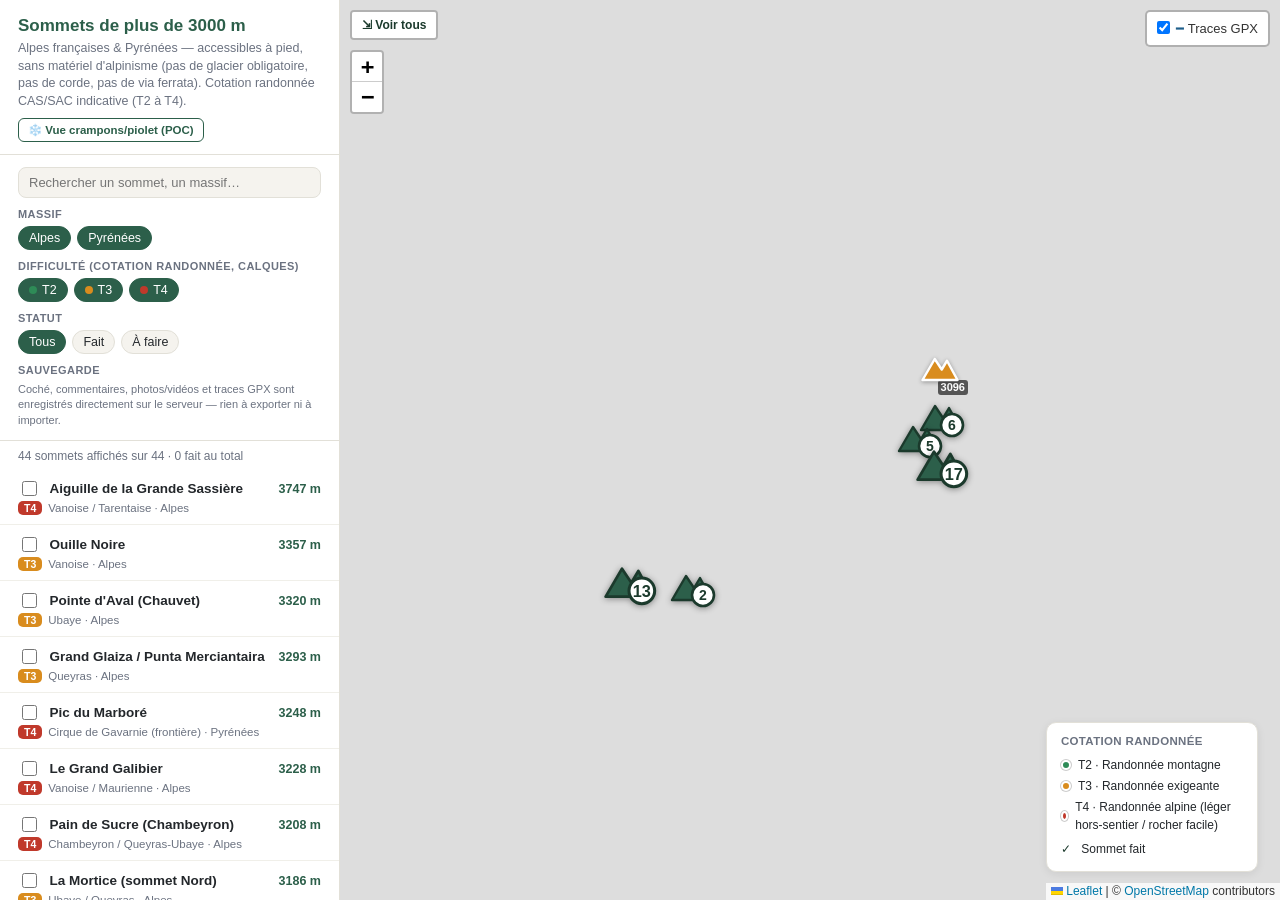
==== static/index.html @ 877943f2 "Découpe app.js en modules ES natifs ; lint ESLint en CI - static/app.js (1 250 lignes, variables glo" ====
<!DOCTYPE html>
<html lang="fr">
<head>
<meta charset="UTF-8">
<meta name="viewport" content="width=device-width, initial-scale=1.0">
<title>Sommets &gt; 3000 m accessibles en randonnée</title>
<link rel="stylesheet" href="vendor/leaflet/leaflet.css" />
<link rel="stylesheet" href="vendor/leaflet.markercluster/MarkerCluster.css" />
<link rel="stylesheet" href="vendor/leaflet.markercluster/MarkerCluster.Default.css" />
<link rel="stylesheet" href="style.css">
</head>
<body>
<div id="app">
  <div id="sidebar">
    <header>
      <h1>Sommets de plus de 3000 m</h1>
      <div class="subtitle">Alpes françaises &amp; Pyrénées &mdash; accessibles à pied, sans matériel d'alpinisme (pas de glacier obligatoire, pas de corde, pas de via ferrata). Cotation randonnée CAS/SAC indicative (T2 à T4).</div>
      <button type="button" id="crampon-view-open" class="crampon-view-open-btn">❄️ Vue crampons/piolet (POC)</button>
    </header>
    <div id="controls">
      <input id="search" type="text" placeholder="Rechercher un sommet, un massif…" />
      <div class="filter-group">
        <div class="label">Massif</div>
        <div class="chips" id="region-chips"></div>
      </div>
      <div class="filter-group">
        <div class="label">Difficulté (cotation randonnée, calques)</div>
        <div class="chips" id="diff-chips"></div>
      </div>
      <div class="filter-group">
        <div class="label">Statut</div>
        <div class="chips" id="status-chips"></div>
      </div>
      <div class="filter-group">
        <div class="label">Sauvegarde</div>
        <div style="font-size:11px;color:var(--muted);line-height:1.4;">Coché, commentaires, photos/vidéos et traces GPX sont enregistrés directement sur le serveur — rien à exporter ni à importer.</div>
      </div>
    </div>
    <div id="count"></div>
    <div id="list"><div id="loading">Chargement de mountains.json…</div></div>
  </div>
  <div id="map">
    <div id="peak-panel" hidden>
      <div id="peak-panel-header">
        <span id="peak-panel-drag-hint">&#10021; Déplacer</span>
        <button type="button" id="peak-panel-close" aria-label="Fermer">&#10005;</button>
      </div>
      <div id="peak-panel-body"></div>
    </div>
  </div>
  <button type="button" id="mobile-list-toggle">📋 Liste</button>
</div>

<div id="photo-lightbox" hidden>
  <button type="button" id="photo-lightbox-close" aria-label="Fermer">&#10005;</button>
  <button type="button" id="photo-lightbox-prev" aria-label="Précédent" hidden>&#10094;</button>
  <div id="photo-lightbox-media"></div>
  <button type="button" id="photo-lightbox-next" aria-label="Suivant" hidden>&#10095;</button>
  <div id="photo-lightbox-counter" hidden></div>
</div>

<!-- Vue "crampons + piolet" (POC local) : ouverte via le bouton dédié dans l'en-tête de la
     barre latérale. Liste les sommets faisables en crampons+piolet à pied (pas de cascade de
     glace, pas de corde) hors de leur fenêtre "randonnée normale", avec le grade alpin quand
     il a pu être confirmé sur camptocamp.org. Données : champ "crampon" des sommets concernés
     dans static/mountains.json. -->
<div id="crampon-view" hidden>
  <div id="crampon-view-header">
    <h2>Sommets accessibles crampons + piolet (hors saison normale)</h2>
    <button type="button" id="crampon-view-close" aria-label="Fermer">&#10005;</button>
  </div>
  <div id="crampon-view-body">
    <p class="crampon-view-intro">
      Marche sur neige avec crampons et piolet uniquement (auto-arrêt, pas de technique de
      glace/cascade, pas de corde) — extension hors saison de la voie normale "randonnée".
      Grade alpin indiqué quand confirmé sur camptocamp.org ; sinon estimé à partir des
      descriptions disponibles (non formellement vérifié, à confirmer avant de partir).
    </p>
    <div id="crampon-table"></div>
    <p class="crampon-view-caveat">
      ⚠️ Écartés de cette liste : les variantes qui nécessitent en réalité une corde ou de
      l'escalade (ex. voie des Corridors au Pic de Campbieil : pentes 60-65°, corde portée ;
      traversée de crête vers le Pic du Milieu : AD-, passage rocher grade II) — ce ne sont
      pas de simples ascensions crampons+piolet.
    </p>
  </div>
</div>

<script src="vendor/leaflet/leaflet.js"></script>
<script src="vendor/leaflet.markercluster/leaflet.markercluster.js"></script>
<script type="module" src="js/main.js"></script>
</body>
</html>
---- static/vendor/leaflet/leaflet.css ----
/* required styles */

.leaflet-pane,
.leaflet-tile,
.leaflet-marker-icon,
.leaflet-marker-shadow,
.leaflet-tile-container,
.leaflet-pane > svg,
.leaflet-pane > canvas,
.leaflet-zoom-box,
.leaflet-image-layer,
.leaflet-layer {
	position: absolute;
	left: 0;
	top: 0;
	}
.leaflet-container {
	overflow: hidden;
	}
.leaflet-tile,
.leaflet-marker-icon,
.leaflet-marker-shadow {
	-webkit-user-select: none;
	   -moz-user-select: none;
	        user-select: none;
	  -webkit-user-drag: none;
	}
/* Prevents IE11 from highlighting tiles in blue */
.leaflet-tile::selection {
	background: transparent;
}
/* Safari renders non-retina tile on retina better with this, but Chrome is worse */
.leaflet-safari .leaflet-tile {
	image-rendering: -webkit-optimize-contrast;
	}
/* hack that prevents hw layers "stretching" when loading new tiles */
.leaflet-safari .leaflet-tile-container {
	width: 1600px;
	height: 1600px;
	-webkit-transform-origin: 0 0;
	}
.leaflet-marker-icon,
.leaflet-marker-shadow {
	display: block;
	}
/* .leaflet-container svg: reset svg max-width decleration shipped in Joomla! (joomla.org) 3.x */
/* .leaflet-container img: map is broken in FF if you have max-width: 100% on tiles */
.leaflet-container .leaflet-overlay-pane svg {
	max-width: none !important;
	max-height: none !important;
	}
.leaflet-container .leaflet-marker-pane img,
.leaflet-container .leaflet-shadow-pane img,
.leaflet-container .leaflet-tile-pane img,
.leaflet-container img.leaflet-image-layer,
.leaflet-container .leaflet-tile {
	max-width: none !important;
	max-height: none !important;
	width: auto;
	padding: 0;
	}

.leaflet-container img.leaflet-tile {
	/* See: https://bugs.chromium.org/p/chromium/issues/detail?id=600120 */
	mix-blend-mode: plus-lighter;
}

.leaflet-container.leaflet-touch-zoom {
	-ms-touch-action: pan-x pan-y;
	touch-action: pan-x pan-y;
	}
.leaflet-container.leaflet-touch-drag {
	-ms-touch-action: pinch-zoom;
	/* Fallback for FF which doesn't support pinch-zoom */
	touch-action: none;
	touch-action: pinch-zoom;
}
.leaflet-container.leaflet-touch-drag.leaflet-touch-zoom {
	-ms-touch-action: none;
	touch-action: none;
}
.leaflet-container {
	-webkit-tap-highlight-color: transparent;
}
.leaflet-container a {
	-webkit-tap-highlight-color: rgba(51, 181, 229, 0.4);
}
.leaflet-tile {
	filter: inherit;
	visibility: hidden;
	}
.leaflet-tile-loaded {
	visibility: inherit;
	}
.leaflet-zoom-box {
	width: 0;
	height: 0;
	-moz-box-sizing: border-box;
	     box-sizing: border-box;
	z-index: 800;
	}
/* workaround for https://bugzilla.mozilla.org/show_bug.cgi?id=888319 */
.leaflet-overlay-pane svg {
	-moz-user-select: none;
	}

.leaflet-pane         { z-index: 400; }

.leaflet-tile-pane    { z-index: 200; }
.leaflet-overlay-pane { z-index: 400; }
.leaflet-shadow-pane  { z-index: 500; }
.leaflet-marker-pane  { z-index: 600; }
.leaflet-tooltip-pane   { z-index: 650; }
.leaflet-popup-pane   { z-index: 700; }

.leaflet-map-pane canvas { z-index: 100; }
.leaflet-map-pane svg    { z-index: 200; }

.leaflet-vml-shape {
	width: 1px;
	height: 1px;
	}
.lvml {
	behavior: url(#default#VML);
	display: inline-block;
	position: absolute;
	}


/* control positioning */

.leaflet-control {
	position: relative;
	z-index: 800;
	pointer-events: visiblePainted; /* IE 9-10 doesn't have auto */
	pointer-events: auto;
	}
.leaflet-top,
.leaflet-bottom {
	position: absolute;
	z-index: 1000;
	pointer-events: none;
	}
.leaflet-top {
	top: 0;
	}
.leaflet-right {
	right: 0;
	}
.leaflet-bottom {
	bottom: 0;
	}
.leaflet-left {
	left: 0;
	}
.leaflet-control {
	float: left;
	clear: both;
	}
.leaflet-right .leaflet-control {
	float: right;
	}
.leaflet-top .leaflet-control {
	margin-top: 10px;
	}
.leaflet-bottom .leaflet-control {
	margin-bottom: 10px;
	}
.leaflet-left .leaflet-control {
	margin-left: 10px;
	}
.leaflet-right .leaflet-control {
	margin-right: 10px;
	}


/* zoom and fade animations */

.leaflet-fade-anim .leaflet-popup {
	opacity: 0;
	-webkit-transition: opacity 0.2s linear;
	   -moz-transition: opacity 0.2s linear;
	        transition: opacity 0.2s linear;
	}
.leaflet-fade-anim .leaflet-map-pane .leaflet-popup {
	opacity: 1;
	}
.leaflet-zoom-animated {
	-webkit-transform-origin: 0 0;
	    -ms-transform-origin: 0 0;
	        transform-origin: 0 0;
	}
svg.leaflet-zoom-animated {
	will-change: transform;
}

.leaflet-zoom-anim .leaflet-zoom-animated {
	-webkit-transition: -webkit-transform 0.25s cubic-bezier(0,0,0.25,1);
	   -moz-transition:    -moz-transform 0.25s cubic-bezier(0,0,0.25,1);
	        transition:         transform 0.25s cubic-bezier(0,0,0.25,1);
	}
.leaflet-zoom-anim .leaflet-tile,
.leaflet-pan-anim .leaflet-tile {
	-webkit-transition: none;
	   -moz-transition: none;
	        transition: none;
	}

.leaflet-zoom-anim .leaflet-zoom-hide {
	visibility: hidden;
	}


/* cursors */

.leaflet-interactive {
	cursor: pointer;
	}
.leaflet-grab {
	cursor: -webkit-grab;
	cursor:    -moz-grab;
	cursor:         grab;
	}
.leaflet-crosshair,
.leaflet-crosshair .leaflet-interactive {
	cursor: crosshair;
	}
.leaflet-popup-pane,
.leaflet-control {
	cursor: auto;
	}
.leaflet-dragging .leaflet-grab,
.leaflet-dragging .leaflet-grab .leaflet-interactive,
.leaflet-dragging .leaflet-marker-draggable {
	cursor: move;
	cursor: -webkit-grabbing;
	cursor:    -moz-grabbing;
	cursor:         grabbing;
	}

/* marker & overlays interactivity */
.leaflet-marker-icon,
.leaflet-marker-shadow,
.leaflet-image-layer,
.leaflet-pane > svg path,
.leaflet-tile-container {
	pointer-events: none;
	}

.leaflet-marker-icon.leaflet-interactive,
.leaflet-image-layer.leaflet-interactive,
.leaflet-pane > svg path.leaflet-interactive,
svg.leaflet-image-layer.leaflet-interactive path {
	pointer-events: visiblePainted; /* IE 9-10 doesn't have auto */
	pointer-events: auto;
	}

/* visual tweaks */

.leaflet-container {
	background: #ddd;
	outline-offset: 1px;
	}
.leaflet-container a {
	color: #0078A8;
	}
.leaflet-zoom-box {
	border: 2px dotted #38f;
	background: rgba(255,255,255,0.5);
	}


/* general typography */
.leaflet-container {
	font-family: "Helvetica Neue", Arial, Helvetica, sans-serif;
	font-size: 12px;
	font-size: 0.75rem;
	line-height: 1.5;
	}


/* general toolbar styles */

.leaflet-bar {
	box-shadow: 0 1px 5px rgba(0,0,0,0.65);
	border-radius: 4px;
	}
.leaflet-bar a {
	background-color: #fff;
	border-bottom: 1px solid #ccc;
	width: 26px;
	height: 26px;
	line-height: 26px;
	display: block;
	text-align: center;
	text-decoration: none;
	color: black;
	}
.leaflet-bar a,
.leaflet-control-layers-toggle {
	background-position: 50% 50%;
	background-repeat: no-repeat;
	display: block;
	}
.leaflet-bar a:hover,
.leaflet-bar a:focus {
	background-color: #f4f4f4;
	}
.leaflet-bar a:first-child {
	border-top-left-radius: 4px;
	border-top-right-radius: 4px;
	}
.leaflet-bar a:last-child {
	border-bottom-left-radius: 4px;
	border-bottom-right-radius: 4px;
	border-bottom: none;
	}
.leaflet-bar a.leaflet-disabled {
	cursor: default;
	background-color: #f4f4f4;
	color: #bbb;
	}

.leaflet-touch .leaflet-bar a {
	width: 30px;
	height: 30px;
	line-height: 30px;
	}
.leaflet-touch .leaflet-bar a:first-child {
	border-top-left-radius: 2px;
	border-top-right-radius: 2px;
	}
.leaflet-touch .leaflet-bar a:last-child {
	border-bottom-left-radius: 2px;
	border-bottom-right-radius: 2px;
	}

/* zoom control */

.leaflet-control-zoom-in,
.leaflet-control-zoom-out {
	font: bold 18px 'Lucida Console', Monaco, monospace;
	text-indent: 1px;
	}

.leaflet-touch .leaflet-control-zoom-in, .leaflet-touch .leaflet-control-zoom-out  {
	font-size: 22px;
	}


/* layers control */

.leaflet-control-layers {
	box-shadow: 0 1px 5px rgba(0,0,0,0.4);
	background: #fff;
	border-radius: 5px;
	}
.leaflet-control-layers-toggle {
	background-image: url(images/layers.png);
	width: 36px;
	height: 36px;
	}
.leaflet-retina .leaflet-control-layers-toggle {
	background-image: url(images/layers-2x.png);
	background-size: 26px 26px;
	}
.leaflet-touch .leaflet-control-layers-toggle {
	width: 44px;
	height: 44px;
	}
.leaflet-control-layers .leaflet-control-layers-list,
.leaflet-control-layers-expanded .leaflet-control-layers-toggle {
	display: none;
	}
.leaflet-control-layers-expanded .leaflet-control-layers-list {
	display: block;
	position: relative;
	}
.leaflet-control-layers-expanded {
	padding: 6px 10px 6px 6px;
	color: #333;
	background: #fff;
	}
.leaflet-control-layers-scrollbar {
	overflow-y: scroll;
	overflow-x: hidden;
	padding-right: 5px;
	}
.leaflet-control-layers-selector {
	margin-top: 2px;
	position: relative;
	top: 1px;
	}
.leaflet-control-layers label {
	display: block;
	font-size: 13px;
	font-size: 1.08333em;
	}
.leaflet-control-layers-separator {
	height: 0;
	border-top: 1px solid #ddd;
	margin: 5px -10px 5px -6px;
	}

/* Default icon URLs */
.leaflet-default-icon-path { /* used only in path-guessing heuristic, see L.Icon.Default */
	background-image: url(images/marker-icon.png);
	}


/* attribution and scale controls */

.leaflet-container .leaflet-control-attribution {
	background: #fff;
	background: rgba(255, 255, 255, 0.8);
	margin: 0;
	}
.leaflet-control-attribution,
.leaflet-control-scale-line {
	padding: 0 5px;
	color: #333;
	line-height: 1.4;
	}
.leaflet-control-attribution a {
	text-decoration: none;
	}
.leaflet-control-attribution a:hover,
.leaflet-control-attribution a:focus {
	text-decoration: underline;
	}
.leaflet-attribution-flag {
	display: inline !important;
	vertical-align: baseline !important;
	width: 1em;
	height: 0.6669em;
	}
.leaflet-left .leaflet-control-scale {
	margin-left: 5px;
	}
.leaflet-bottom .leaflet-control-scale {
	margin-bottom: 5px;
	}
.leaflet-control-scale-line {
	border: 2px solid #777;
	border-top: none;
	line-height: 1.1;
	padding: 2px 5px 1px;
	white-space: nowrap;
	-moz-box-sizing: border-box;
	     box-sizing: border-box;
	background: rgba(255, 255, 255, 0.8);
	text-shadow: 1px 1px #fff;
	}
.leaflet-control-scale-line:not(:first-child) {
	border-top: 2px solid #777;
	border-bottom: none;
	margin-top: -2px;
	}
.leaflet-control-scale-line:not(:first-child):not(:last-child) {
	border-bottom: 2px solid #777;
	}

.leaflet-touch .leaflet-control-attribution,
.leaflet-touch .leaflet-control-layers,
.leaflet-touch .leaflet-bar {
	box-shadow: none;
	}
.leaflet-touch .leaflet-control-layers,
.leaflet-touch .leaflet-bar {
	border: 2px solid rgba(0,0,0,0.2);
	background-clip: padding-box;
	}


/* popup */

.leaflet-popup {
	position: absolute;
	text-align: center;
	margin-bottom: 20px;
	}
.leaflet-popup-content-wrapper {
	padding: 1px;
	text-align: left;
	border-radius: 12px;
	}
.leaflet-popup-content {
	margin: 13px 24px 13px 20px;
	line-height: 1.3;
	font-size: 13px;
	font-size: 1.08333em;
	min-height: 1px;
	}
.leaflet-popup-content p {
	margin: 17px 0;
	margin: 1.3em 0;
	}
.leaflet-popup-tip-container {
	width: 40px;
	height: 20px;
	position: absolute;
	left: 50%;
	margin-top: -1px;
	margin-left: -20px;
	overflow: hidden;
	pointer-events: none;
	}
.leaflet-popup-tip {
	width: 17px;
	height: 17px;
	padding: 1px;

	margin: -10px auto 0;
	pointer-events: auto;

	-webkit-transform: rotate(45deg);
	   -moz-transform: rotate(45deg);
	    -ms-transform: rotate(45deg);
	        transform: rotate(45deg);
	}
.leaflet-popup-content-wrapper,
.leaflet-popup-tip {
	background: white;
	color: #333;
	box-shadow: 0 3px 14px rgba(0,0,0,0.4);
	}
.leaflet-container a.leaflet-popup-close-button {
	position: absolute;
	top: 0;
	right: 0;
	border: none;
	text-align: center;
	width: 24px;
	height: 24px;
	font: 16px/24px Tahoma, Verdana, sans-serif;
	color: #757575;
	text-decoration: none;
	background: transparent;
	}
.leaflet-container a.leaflet-popup-close-button:hover,
.leaflet-container a.leaflet-popup-close-button:focus {
	color: #585858;
	}
.leaflet-popup-scrolled {
	overflow: auto;
	}

.leaflet-oldie .leaflet-popup-content-wrapper {
	-ms-zoom: 1;
	}
.leaflet-oldie .leaflet-popup-tip {
	width: 24px;
	margin: 0 auto;

	-ms-filter: "progid:DXImageTransform.Microsoft.Matrix(M11=0.70710678, M12=0.70710678, M21=-0.70710678, M22=0.70710678)";
	filter: progid:DXImageTransform.Microsoft.Matrix(M11=0.70710678, M12=0.70710678, M21=-0.70710678, M22=0.70710678);
	}

.leaflet-oldie .leaflet-control-zoom,
.leaflet-oldie .leaflet-control-layers,
.leaflet-oldie .leaflet-popup-content-wrapper,
.leaflet-oldie .leaflet-popup-tip {
	border: 1px solid #999;
	}


/* div icon */

.leaflet-div-icon {
	background: #fff;
	border: 1px solid #666;
	}


/* Tooltip */
/* Base styles for the element that has a tooltip */
.leaflet-tooltip {
	position: absolute;
	padding: 6px;
	background-color: #fff;
	border: 1px solid #fff;
	border-radius: 3px;
	color: #222;
	white-space: nowrap;
	-webkit-user-select: none;
	-moz-user-select: none;
	-ms-user-select: none;
	user-select: none;
	pointer-events: none;
	box-shadow: 0 1px 3px rgba(0,0,0,0.4);
	}
.leaflet-tooltip.leaflet-interactive {
	cursor: pointer;
	pointer-events: auto;
	}
.leaflet-tooltip-top:before,
.leaflet-tooltip-bottom:before,
.leaflet-tooltip-left:before,
.leaflet-tooltip-right:before {
	position: absolute;
	pointer-events: none;
	border: 6px solid transparent;
	background: transparent;
	content: "";
	}

/* Directions */

.leaflet-tooltip-bottom {
	margin-top: 6px;
}
.leaflet-tooltip-top {
	margin-top: -6px;
}
.leaflet-tooltip-bottom:before,
.leaflet-tooltip-top:before {
	left: 50%;
	margin-left: -6px;
	}
.leaflet-tooltip-top:before {
	bottom: 0;
	margin-bottom: -12px;
	border-top-color: #fff;
	}
.leaflet-tooltip-bottom:before {
	top: 0;
	margin-top: -12px;
	margin-left: -6px;
	border-bottom-color: #fff;
	}
.leaflet-tooltip-left {
	margin-left: -6px;
}
.leaflet-tooltip-right {
	margin-left: 6px;
}
.leaflet-tooltip-left:before,
.leaflet-tooltip-right:before {
	top: 50%;
	margin-top: -6px;
	}
.leaflet-tooltip-left:before {
	right: 0;
	margin-right: -12px;
	border-left-color: #fff;
	}
.leaflet-tooltip-right:before {
	left: 0;
	margin-left: -12px;
	border-right-color: #fff;
	}

/* Printing */

@media print {
	/* Prevent printers from removing background-images of controls. */
	.leaflet-control {
		-webkit-print-color-adjust: exact;
		print-color-adjust: exact;
		}
	}
---- static/vendor/leaflet.markercluster/MarkerCluster.css ----
.leaflet-cluster-anim .leaflet-marker-icon, .leaflet-cluster-anim .leaflet-marker-shadow {
	-webkit-transition: -webkit-transform 0.3s ease-out, opacity 0.3s ease-in;
	-moz-transition: -moz-transform 0.3s ease-out, opacity 0.3s ease-in;
	-o-transition: -o-transform 0.3s ease-out, opacity 0.3s ease-in;
	transition: transform 0.3s ease-out, opacity 0.3s ease-in;
}

.leaflet-cluster-spider-leg {
	/* stroke-dashoffset (duration and function) should match with leaflet-marker-icon transform in order to track it exactly */
	-webkit-transition: -webkit-stroke-dashoffset 0.3s ease-out, -webkit-stroke-opacity 0.3s ease-in;
	-moz-transition: -moz-stroke-dashoffset 0.3s ease-out, -moz-stroke-opacity 0.3s ease-in;
	-o-transition: -o-stroke-dashoffset 0.3s ease-out, -o-stroke-opacity 0.3s ease-in;
	transition: stroke-dashoffset 0.3s ease-out, stroke-opacity 0.3s ease-in;
}
---- static/vendor/leaflet.markercluster/MarkerCluster.Default.css ----
.marker-cluster-small {
	background-color: rgba(181, 226, 140, 0.6);
	}
.marker-cluster-small div {
	background-color: rgba(110, 204, 57, 0.6);
	}

.marker-cluster-medium {
	background-color: rgba(241, 211, 87, 0.6);
	}
.marker-cluster-medium div {
	background-color: rgba(240, 194, 12, 0.6);
	}

.marker-cluster-large {
	background-color: rgba(253, 156, 115, 0.6);
	}
.marker-cluster-large div {
	background-color: rgba(241, 128, 23, 0.6);
	}

	/* IE 6-8 fallback colors */
.leaflet-oldie .marker-cluster-small {
	background-color: rgb(181, 226, 140);
	}
.leaflet-oldie .marker-cluster-small div {
	background-color: rgb(110, 204, 57);
	}

.leaflet-oldie .marker-cluster-medium {
	background-color: rgb(241, 211, 87);
	}
.leaflet-oldie .marker-cluster-medium div {
	background-color: rgb(240, 194, 12);
	}

.leaflet-oldie .marker-cluster-large {
	background-color: rgb(253, 156, 115);
	}
.leaflet-oldie .marker-cluster-large div {
	background-color: rgb(241, 128, 23);
}

.marker-cluster {
	background-clip: padding-box;
	border-radius: 20px;
	}
.marker-cluster div {
	width: 30px;
	height: 30px;
	margin-left: 5px;
	margin-top: 5px;

	text-align: center;
	border-radius: 15px;
	font: 12px "Helvetica Neue", Arial, Helvetica, sans-serif;
	}
.marker-cluster span {
	line-height: 30px;
	}
---- static/style.css ----
:root {
  --bg: #f5f3ee;
  --panel: #ffffff;
  --text: #23272b;
  --muted: #6b7280;
  --border: #e2e0d8;
  --accent: #2c5f4a;
  --t2: #2e8b57;
  --t3: #d98c1e;
  --t4: #c0392b;
}
* { box-sizing: border-box; }
html, body { height: 100%; margin: 0; font-family: -apple-system, BlinkMacSystemFont, "Segoe UI", Roboto, Helvetica, Arial, sans-serif; color: var(--text); background: var(--bg); }
#app { display: flex; height: 100vh; width: 100vw; }

#sidebar {
  width: 340px;
  min-width: 340px;
  background: var(--panel);
  border-right: 1px solid var(--border);
  display: flex;
  flex-direction: column;
  overflow: hidden;
}
#sidebar header {
  padding: 16px 18px 12px;
  border-bottom: 1px solid var(--border);
}
#sidebar h1 {
  font-size: 17px;
  margin: 0 0 4px;
  color: var(--accent);
}
#sidebar .subtitle {
  font-size: 12.5px;
  color: var(--muted);
  line-height: 1.4;
}
.crampon-view-open-btn {
  margin-top: 8px;
  font-size: 11.5px;
  font-weight: 600;
  color: var(--accent);
  background: none;
  border: 1px solid var(--accent);
  border-radius: 6px;
  padding: 4px 9px;
  cursor: pointer;
}
.crampon-view-open-btn:hover { background: var(--accent); color: #fff; }
#controls {
  padding: 12px 18px;
  border-bottom: 1px solid var(--border);
  display: flex;
  flex-direction: column;
  gap: 10px;
}
.filter-group { display: flex; flex-direction: column; gap: 6px; }
.filter-group .label { font-size: 11px; text-transform: uppercase; letter-spacing: .04em; color: var(--muted); font-weight: 600; }
.chips { display: flex; flex-wrap: wrap; gap: 6px; }
.chip {
  font-size: 12.5px;
  padding: 4px 10px;
  border-radius: 999px;
  border: 1px solid var(--border);
  background: var(--bg);
  cursor: pointer;
  user-select: none;
  display: flex;
  align-items: center;
  gap: 5px;
}
.chip.active { background: var(--accent); color: #fff; border-color: var(--accent); }
.chip .dot { width: 8px; height: 8px; border-radius: 50%; display: inline-block; }
#search {
  width: 100%;
  padding: 7px 10px;
  border-radius: 8px;
  border: 1px solid var(--border);
  font-size: 13px;
  background: var(--bg);
  color: var(--text);
}
#count {
  font-size: 12px;
  color: var(--muted);
  padding: 8px 18px 0;
}
#list {
  flex: 1;
  overflow-y: auto;
  padding: 6px 0 16px;
}
.peak-item {
  padding: 9px 18px;
  cursor: pointer;
  border-bottom: 1px solid #f0efe9;
}
.peak-item:hover { background: #f2f0e8; }
.peak-item .row1 {
  display: flex;
  justify-content: space-between;
  align-items: baseline;
  gap: 8px;
}
.peak-item .name { font-size: 13.5px; font-weight: 600; }
.peak-item .alt { font-size: 12.5px; color: var(--accent); font-weight: 600; white-space: nowrap; }
.peak-item .meta { font-size: 11.5px; color: var(--muted); margin-top: 2px; }
.badge {
  display: inline-block;
  font-size: 10.5px;
  font-weight: 700;
  padding: 1px 6px;
  border-radius: 5px;
  color: #fff;
  margin-right: 6px;
}
.peak-item .done-check {
  margin-right: 8px;
  width: 15px;
  height: 15px;
  cursor: pointer;
  vertical-align: middle;
  accent-color: var(--accent);
}
.peak-item.is-done { background: #f0f6f2; }
.peak-item.is-done .name { color: var(--muted); text-decoration: line-through; }
.pop-done-row { display: flex; align-items: center; gap: 6px; margin-top: 8px; font-size: 12.5px; }
.pop-done-row input { width: 15px; height: 15px; cursor: pointer; accent-color: var(--accent); }
.pop-comment-row { margin-top: 8px; }
.pop-comment-row label { display: block; font-size: 11px; text-transform: uppercase; letter-spacing: .03em; color: var(--muted); font-weight: 600; margin-bottom: 4px; }
.pop-comment-input {
  width: 100%;
  resize: none;
  overflow-y: hidden;
  font: inherit;
  font-size: 12.5px;
  padding: 6px 8px;
  border-radius: 7px;
  border: 1px solid var(--border);
  background: var(--bg);
  color: var(--text);
  box-sizing: border-box;
}
.pop-comment-toggle {
  display: inline-block;
  margin-top: 4px;
  font-size: 11px;
  font-weight: 600;
  color: var(--accent);
  cursor: pointer;
  background: none;
  border: none;
  padding: 0;
}
.pop-comment-toggle:hover { text-decoration: underline; }
.pop-comment-status { font-size: 10.5px; color: var(--muted); margin-top: 3px; min-height: 13px; }
#loading { padding: 24px 18px; color: var(--muted); font-size: 13px; }
#loading.error { color: #c0392b; }

.cotation-detail-toggle {
  display: inline-block;
  margin-top: 8px;
  font-size: 11.5px;
  font-weight: 600;
  color: var(--accent);
  cursor: pointer;
  background: none;
  border: 1px solid var(--accent);
  border-radius: 6px;
  padding: 3px 8px;
}
.cotation-detail-toggle:hover { background: var(--accent); color: #fff; }
.cotation-detail-body {
  display: none;
  margin-top: 8px;
  padding: 8px 9px;
  background: #f5f3ee;
  border-radius: 7px;
  font-size: 11.5px;
  line-height: 1.45;
}
.cotation-detail-body.open { display: block; }
.cotation-detail-body .criteria { color: var(--muted); margin-bottom: 5px; }
.cotation-detail-body .why { color: var(--text); }
.cotation-detail-body .why strong { color: var(--accent); }
.cotation-detail-body .source-link { color: var(--muted); margin-top: 5px; font-size: 11px; }
.cotation-detail-body .source-link a { color: var(--accent); }

.gpx-row { margin-top: 8px; font-size: 12px; }
.gpx-row .gpx-btn {
  font-size: 11.5px;
  font-weight: 600;
  color: var(--accent);
  cursor: pointer;
  background: none;
  border: 1px solid var(--accent);
  border-radius: 6px;
  padding: 3px 8px;
  margin-right: 5px;
  margin-top: 4px;
}
.gpx-row .gpx-btn:hover { background: var(--accent); color: #fff; }
.gpx-row .gpx-btn.danger { border-color: #c0392b; color: #c0392b; }
.gpx-row .gpx-btn.danger:hover { background: #c0392b; color: #fff; }
.gpx-row .gpx-status { color: var(--muted); font-size: 11px; margin-top: 3px; }
.gpx-detail-body {
  display: none;
  margin-top: 8px;
  padding: 8px 9px;
  background: #f5f3ee;
  border-radius: 7px;
  font-size: 11.5px;
}
.gpx-detail-body.open { display: block; }
.gpx-stats { margin-bottom: 6px; }
.gpx-stat-row { display: flex; justify-content: space-between; gap: 10px; padding: 1.5px 0; }
.gpx-stat-row span { color: var(--muted); }
.gpx-stat-row strong { color: var(--text); font-weight: 600; }
.gpx-profile-title { font-size: 10.5px; text-transform: uppercase; letter-spacing: .03em; color: var(--muted); font-weight: 600; margin: 6px 0 3px; }

.photos-row { margin-top: 10px; }
.photos-label { font-size: 10.5px; text-transform: uppercase; letter-spacing: .03em; color: var(--muted); font-weight: 600; margin-bottom: 5px; }
.photos-grid { display: flex; flex-wrap: wrap; gap: 8px; margin-bottom: 6px; }
.photos-thumb {
  position: relative;
  width: 92px;
  height: 92px;
  border-radius: 8px;
  overflow: hidden;
  border: 1px solid var(--border);
  box-shadow: 0 1px 3px rgba(0,0,0,.12);
  transition: transform .15s ease, box-shadow .15s ease;
}
.photos-thumb:hover { transform: scale(1.06); box-shadow: 0 4px 12px rgba(0,0,0,.25); z-index: 1; }
.photos-thumb img, .photos-thumb video { width: 100%; height: 100%; object-fit: cover; display: block; cursor: zoom-in; }
.photos-thumb .photos-play {
  position: absolute;
  inset: 0;
  display: flex;
  align-items: center;
  justify-content: center;
  color: #fff;
  font-size: 20px;
  text-shadow: 0 1px 4px rgba(0,0,0,.7);
  pointer-events: none;
}
.photos-thumb.just-added {
  outline: 3px solid var(--accent);
  outline-offset: 2px;
  animation: photo-pop .5s ease;
}
@keyframes photo-pop {
  from { transform: scale(.8); box-shadow: 0 0 0 rgba(44,95,74,0); }
  60% { transform: scale(1.12); }
  to { transform: scale(1); }
}
.photos-thumb .photo-del {
  position: absolute;
  top: 2px;
  right: 2px;
  background: rgba(0,0,0,.6);
  color: #fff;
  border: none;
  border-radius: 50%;
  width: 18px;
  height: 18px;
  font-size: 11px;
  line-height: 18px;
  text-align: center;
  cursor: pointer;
  padding: 0;
}

#photo-lightbox {
  position: fixed;
  inset: 0;
  z-index: 5000;
  background: rgba(0,0,0,.8);
  display: flex;
  align-items: center;
  justify-content: center;
  padding: 24px;
  box-sizing: border-box;
}
#photo-lightbox[hidden] { display: none; }
#photo-lightbox-media { max-width: 100%; max-height: 100%; display: flex; }
#photo-lightbox-media img, #photo-lightbox-media video {
  max-width: 100%;
  max-height: 85vh;
  border-radius: 8px;
  box-shadow: 0 10px 40px rgba(0,0,0,.5);
  display: block;
}
#photo-lightbox-close, #photo-lightbox-prev, #photo-lightbox-next {
  background: rgba(255,255,255,.15);
  color: #fff;
  border: none;
  border-radius: 50%;
  cursor: pointer;
}
#photo-lightbox-close:hover, #photo-lightbox-prev:hover, #photo-lightbox-next:hover { background: rgba(255,255,255,.3); }
#photo-lightbox-close {
  position: absolute;
  top: 16px;
  right: 20px;
  width: 34px;
  height: 34px;
  font-size: 17px;
}
#photo-lightbox-prev, #photo-lightbox-next {
  position: absolute;
  top: 50%;
  transform: translateY(-50%);
  width: 42px;
  height: 42px;
  font-size: 18px;
}
#photo-lightbox-prev { left: 16px; }
#photo-lightbox-next { right: 16px; }
#photo-lightbox-prev[hidden], #photo-lightbox-next[hidden] { display: none; }
#photo-lightbox-counter {
  position: absolute;
  bottom: 16px;
  left: 50%;
  transform: translateX(-50%);
  background: rgba(0,0,0,.5);
  color: #fff;
  font-size: 12px;
  padding: 3px 10px;
  border-radius: 999px;
}
#photo-lightbox-counter[hidden] { display: none; }

#map { flex: 1; height: 100%; position: relative; }

/* Panneau de détail d'un sommet : flottant au-dessus de la carte, indépendant du
   déplacement de la carte (pas ancré à une position géographique) et déplaçable
   à la souris/au doigt via son en-tête. */
#peak-panel {
  position: absolute;
  left: 12px;
  top: 12px;
  z-index: 1001;
  width: 280px;
  max-width: calc(100% - 20px);
  max-height: calc(100% - 20px);
  background: var(--panel);
  border: 1px solid var(--border);
  border-radius: 10px;
  box-shadow: 0 6px 20px rgba(0,0,0,.18);
  display: flex;
  flex-direction: column;
  overflow: hidden;
}
#peak-panel[hidden] { display: none; }
#peak-panel-header {
  display: flex;
  align-items: center;
  justify-content: space-between;
  gap: 8px;
  padding: 6px 10px;
  background: var(--accent);
  color: #fff;
  cursor: grab;
  user-select: none;
  touch-action: none;
  flex: none;
}
#peak-panel-header.dragging { cursor: grabbing; }
#peak-panel-drag-hint { font-size: 11.5px; opacity: .85; letter-spacing: .02em; }
#peak-panel-close {
  background: none;
  border: none;
  color: #fff;
  font-size: 15px;
  line-height: 1;
  cursor: pointer;
  padding: 2px 5px;
  border-radius: 4px;
}
#peak-panel-close:hover { background: rgba(255,255,255,.2); }
#peak-panel-body {
  padding: 10px 12px;
  overflow-y: auto;
  flex: 1;
  min-height: 0;
  font-size: 13px;
}
#peak-panel-body h3 { margin: 0 0 4px; font-size: 14.5px; color: var(--accent); }
#peak-panel-body .pop-meta { color: var(--muted); font-size: 12px; margin-bottom: 6px; }
#peak-panel-body .pop-notes { font-size: 12.5px; line-height: 1.4; }
#peak-panel-body .pop-source { font-size: 10.5px; color: var(--muted); margin-top: 6px; }

/* Vue "crampons + piolet" — voir commentaire HTML ci-dessus, ouverte via le bouton dédié
   dans l'en-tête de la barre latérale (le raccourci Ctrl+Alt+C entrait en conflit avec un
   raccourci navigateur/OS chez l'utilisateur, d'où le bouton visible). */
#crampon-view {
  position: fixed;
  inset: 0;
  z-index: 6000;
  background: var(--bg);
  display: flex;
  flex-direction: column;
  overflow: hidden;
}
#crampon-view[hidden] { display: none; }
#crampon-view-header {
  display: flex;
  align-items: center;
  justify-content: space-between;
  gap: 12px;
  padding: 16px 22px;
  background: var(--accent);
  color: #fff;
  flex: none;
}
#crampon-view-header h2 { margin: 0; font-size: 16px; font-weight: 700; }
#crampon-view-close {
  background: none;
  border: 1px solid rgba(255,255,255,.6);
  color: #fff;
  border-radius: 6px;
  font-size: 15px;
  padding: 4px 10px;
  cursor: pointer;
}
#crampon-view-close:hover { background: rgba(255,255,255,.15); }
#crampon-view-body { padding: 18px 22px; overflow-y: auto; flex: 1; max-width: 900px; margin: 0 auto; width: 100%; box-sizing: border-box; }
.crampon-view-intro { font-size: 13px; color: var(--muted); line-height: 1.5; margin: 0 0 16px; }
.crampon-view-caveat { font-size: 12px; color: var(--muted); line-height: 1.5; margin-top: 16px; padding: 10px 12px; background: var(--panel); border: 1px solid var(--border); border-radius: 8px; }
#crampon-table { display: flex; flex-direction: column; gap: 8px; }
.crampon-row {
  display: grid;
  grid-template-columns: 1.6fr .7fr .9fr 2fr;
  gap: 10px;
  align-items: start;
  padding: 10px 12px;
  background: var(--panel);
  border: 1px solid var(--border);
  border-radius: 8px;
  font-size: 12.5px;
}
.crampon-row.head { background: transparent; border: none; font-weight: 700; color: var(--muted); font-size: 11px; text-transform: uppercase; letter-spacing: .03em; padding: 0 12px; }
.crampon-row .name { font-weight: 600; }
.crampon-row .grade { font-weight: 700; }
.crampon-row .grade.confirmed { color: var(--accent); }
.crampon-row .grade.estimated { color: #9a7b1f; }
.crampon-row .note { color: var(--muted); line-height: 1.4; }
@media (max-width: 760px) {
  .crampon-row, .crampon-row.head { grid-template-columns: 1fr; }
}

/* Marqueurs "montagne" (remplacent les ronds de couleur) + bulles de cluster — voir
   makeIcon()/clusterIcon() dans app.js. */
.peak-icon-wrap { position: relative; width: 34px; height: 36px; }
.peak-icon-svg { position: absolute; top: 0; left: 2px; width: 30px; height: 30px; filter: drop-shadow(0 1px 2px rgba(0,0,0,.35)); }
.peak-icon-check {
  position: absolute;
  top: -2px;
  left: -2px;
  width: 13px;
  height: 13px;
  border-radius: 50%;
  background: #1b3a2c;
  display: flex;
  align-items: center;
  justify-content: center;
  box-shadow: 0 0 0 1.5px #fff;
  color: #fff;
  font-size: 9px;
  font-weight: 900;
  line-height: 1;
}
.peak-icon-alt {
  position: absolute;
  bottom: 0;
  right: -4px;
  font-size: 8px;
  font-weight: 700;
  color: #fff;
  background: rgba(20,20,20,.68);
  padding: 0 3px;
  border-radius: 3px;
  line-height: 1.4;
  white-space: nowrap;
}

/* Bouton "Voir tous" (éclate tous les agglomérats en sommets individuels) — contrôle Leaflet
   avec du texte, donc plus large que les boutons carrés par défaut (zoom, etc.). */
.separate-all-control a {
  width: auto !important;
  height: auto !important;
  line-height: normal !important;
  padding: 6px 10px;
  font-size: 12px;
  font-weight: 600;
  white-space: nowrap;
  color: #1b3a2c;
}

#legend {
  position: absolute;
  bottom: 18px;
  right: 12px;
  background: var(--panel);
  border: 1px solid var(--border);
  border-radius: 10px;
  padding: 10px 14px;
  font-size: 12px;
  box-shadow: 0 2px 8px rgba(0,0,0,.08);
  z-index: 500;
}
.legend-title { font-weight: 700; margin-bottom: 6px; font-size: 11.5px; text-transform: uppercase; letter-spacing: .03em; color: var(--muted); }
.legend-row { display: flex; align-items: center; gap: 7px; margin-bottom: 3px; }
.legend-dot { width: 10px; height: 10px; border-radius: 50%; display: inline-block; border: 2px solid #fff; box-shadow: 0 0 0 1px rgba(0,0,0,.2); }

@media (max-width: 760px) {
  /* Contrôle séparé masqué sur mobile : son contenu est fusionné dans le panneau du
     sélecteur de calques (une seule flèche, voir .legend-in-layers plus bas). */
  #legend { display: none; }
}

#mobile-list-toggle { display: none; }

@media (max-width: 760px) {
  /* Rien que la carte par défaut : la barre latérale (recherche/filtres/liste) reste
     entièrement masquée tant qu'on n'a pas tapé sur "Liste" (plein écran, option b).
     Les calques (T2/T3/T4, GPX) restent accessibles indépendamment via le petit bouton
     flèche en haut à gauche, qui replie/déplie le sélecteur de calques Leaflet natif. */
  #app { flex-direction: column; }
  #map { width: 100%; height: 100%; }

  #sidebar { display: none; }
  #app.mobile-list-open #sidebar {
    display: flex;
    position: fixed;
    inset: 0;
    z-index: 950;
    width: auto;
    height: auto;
    border: none;
    border-radius: 0;
    background: var(--panel);
  }
  #app.mobile-list-open #controls { max-height: 42vh; overflow-y: auto; }

  #mobile-list-toggle {
    display: block;
    position: fixed;
    bottom: 18px;
    right: 16px;
    z-index: 960;
    background: var(--accent);
    color: #fff;
    border: none;
    border-radius: 999px;
    padding: 10px 18px;
    font-size: 13px;
    font-weight: 600;
    box-shadow: 0 3px 12px rgba(0,0,0,.28);
    cursor: pointer;
  }

  /* Sélecteur de calques Leaflet natif (T2/T3/T4 + GPX) : sur mobile il est créé avec
     collapsed:true (voir startsMobile dans app.js) — Leaflet gère alors lui-même le repli/
     dépli (tap pour ouvrir, tap sur la carte pour refermer). On stylise juste son icône
     native (par défaut une image de calques) pour afficher une flèche vers le bas. */
  .leaflet-control-layers-toggle {
    width: 34px !important;
    height: 34px !important;
    background-image: none !important;
    background: var(--accent);
    border-radius: 4px;
    display: flex;
    align-items: center;
    justify-content: center;
  }
  .leaflet-control-layers-toggle::before {
    content: '▼';
    color: #fff;
    font-size: 13px;
  }
  .leaflet-control-layers-expanded {
    position: relative;
    border-radius: 8px;
    box-shadow: 0 4px 14px rgba(0,0,0,.2);
    padding-top: 24px; /* place pour le bouton fermer */
    max-width: 220px;
  }
  /* Bouton "fermer" ajouté en JS (setupMobileLayersPanel) : Leaflet masque son propre bouton
     flèche une fois le panneau déplié, sans laisser d'autre moyen visible de le refermer que
     de taper ailleurs sur la carte — on ajoute donc notre propre affordance explicite. */
  .leaflet-control-layers-close {
    display: none;
    position: absolute;
    top: 4px;
    right: 6px;
    background: none;
    border: none;
    font-size: 13px;
    color: var(--muted);
    cursor: pointer;
    line-height: 1;
    padding: 3px;
  }
  .leaflet-control-layers-expanded .leaflet-control-layers-close { display: block; }
  /* Légende fusionnée ici (une seule flèche sur mobile plutôt que deux contrôles séparés). */
  .legend-in-layers {
    margin-top: 8px;
    padding-top: 8px;
    border-top: 1px solid var(--border);
  }
}
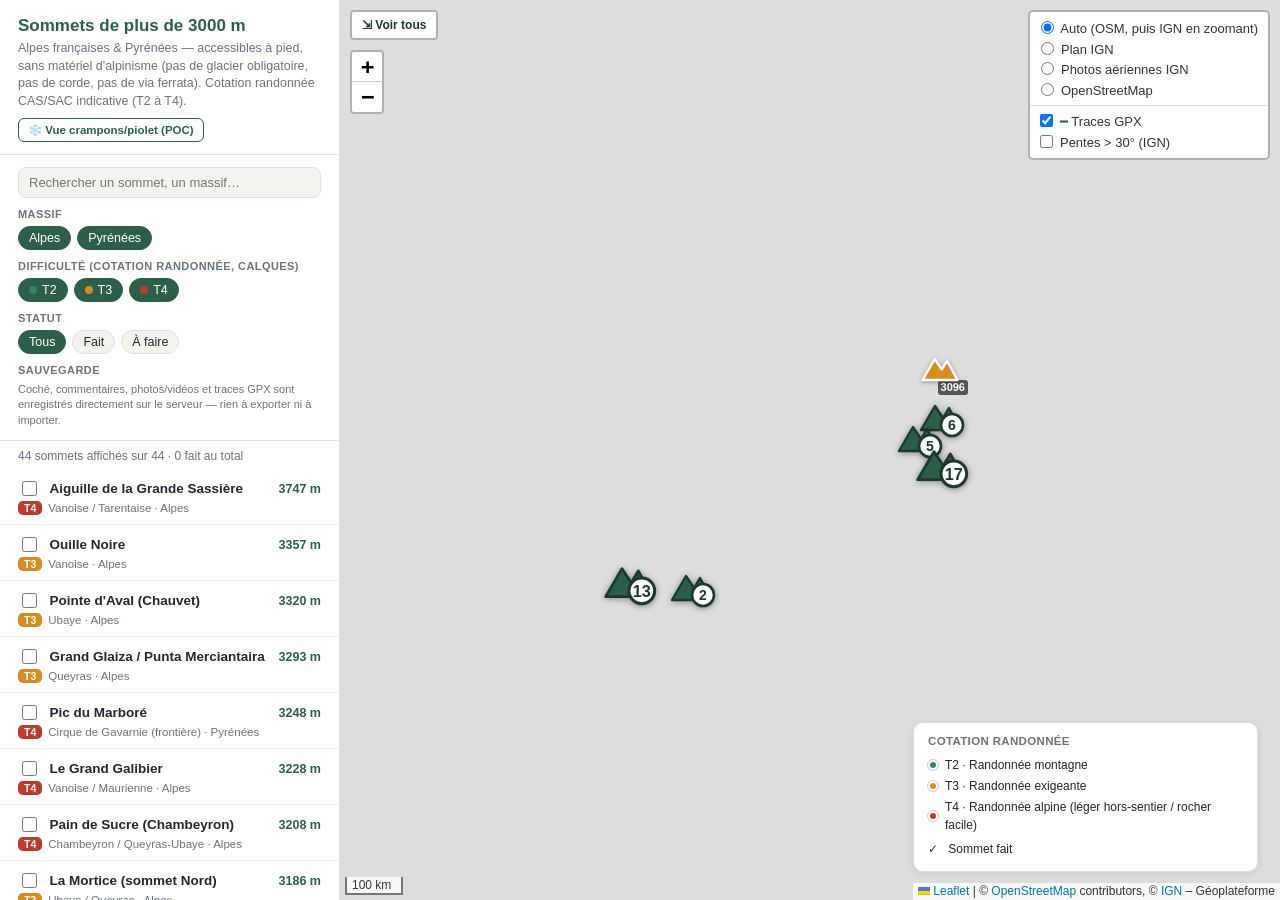
==== commit 51d4d628: "ajout de la carte IGN" ====
--- a/static/index.html
+++ b/static/index.html
@@ -4,6 +4,7 @@
 <meta charset="UTF-8">
 <meta name="viewport" content="width=device-width, initial-scale=1.0">
 <title>Sommets &gt; 3000 m accessibles en randonnée</title>
+<link rel="icon" href="favicon.svg" type="image/svg+xml" />
 <link rel="stylesheet" href="vendor/leaflet/leaflet.css" />
 <link rel="stylesheet" href="vendor/leaflet.markercluster/MarkerCluster.css" />
 <link rel="stylesheet" href="vendor/leaflet.markercluster/MarkerCluster.Default.css" />
--- a/static/style.css
+++ b/static/style.css
@@ -563,8 +563,9 @@
   }
 
   /* Sélecteur de calques Leaflet natif (T2/T3/T4 + GPX) : sur mobile il est créé avec
-     collapsed:true (voir startsMobile dans app.js) — Leaflet gère alors lui-même le repli/
-     dépli (tap pour ouvrir, tap sur la carte pour refermer). On stylise juste son icône
+     collapsed:true (voir startsMobile dans js/config.js) — Leaflet gère alors lui-même le repli/
+     dépli (tap pour ouvrir, tap sur la carte pour refermer ; le survol est désactivé en JS,
+     voir setupMobileLayersPanel). On stylise juste son icône
      native (par défaut une image de calques) pour afficher une flèche vers le bas. */
   .leaflet-control-layers-toggle {
     width: 34px !important;
@@ -575,6 +576,11 @@
     display: flex;
     align-items: center;
     justify-content: center;
+  }
+  /* Sur mobile, la ligne d'attribution (bas droite) occupe presque toute la largeur : l'échelle
+     (bas gauche) est remontée juste au-dessus pour ne pas passer dessous. */
+  .leaflet-control-scale {
+    margin-bottom: 20px !important;
   }
   .leaflet-control-layers-toggle::before {
     content: '▼';
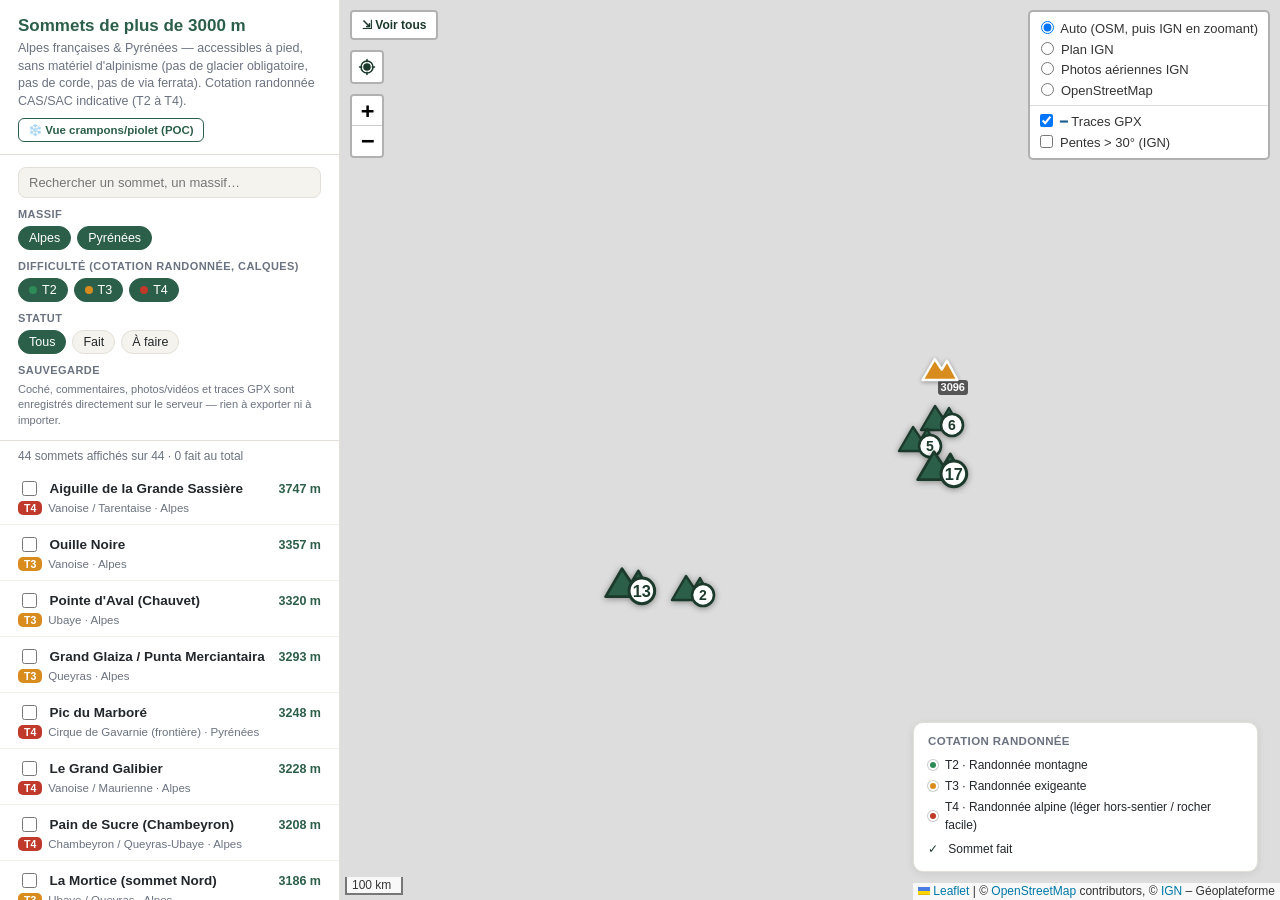
==== commit 68a769ac: "start PWA" ====
--- a/static/index.html
+++ b/static/index.html
@@ -5,6 +5,11 @@
 <meta name="viewport" content="width=device-width, initial-scale=1.0">
 <title>Sommets &gt; 3000 m accessibles en randonnée</title>
 <link rel="icon" href="favicon.svg" type="image/svg+xml" />
+<!-- PWA. crossorigin="use-credentials" : sans lui, le navigateur demande le manifeste SANS les
+     identifiants Basic Auth, reçoit un 401, et l'installation échoue silencieusement. -->
+<link rel="manifest" href="manifest.webmanifest" crossorigin="use-credentials" />
+<meta name="theme-color" content="#1b3a2c" />
+<link rel="apple-touch-icon" href="icons/apple-touch-icon.png" />
 <link rel="stylesheet" href="vendor/leaflet/leaflet.css" />
 <link rel="stylesheet" href="vendor/leaflet.markercluster/MarkerCluster.css" />
 <link rel="stylesheet" href="vendor/leaflet.markercluster/MarkerCluster.Default.css" />
--- a/static/style.css
+++ b/static/style.css
@@ -499,6 +499,25 @@
   color: #1b3a2c;
 }
 
+/* Bouton « me localiser » (js/locate.js) : icône cible, bleue quand la localisation est active. */
+.locate-control a {
+  display: flex !important;
+  align-items: center;
+  justify-content: center;
+}
+.locate-control svg {
+  width: 18px;
+  height: 18px;
+  fill: #1b3a2c;
+  stroke: #1b3a2c;
+  stroke-width: 2;
+  stroke-linecap: round;
+}
+.locate-control a.active svg {
+  fill: #1a73e8;
+  stroke: #1a73e8;
+}
+
 #legend {
   position: absolute;
   bottom: 18px;
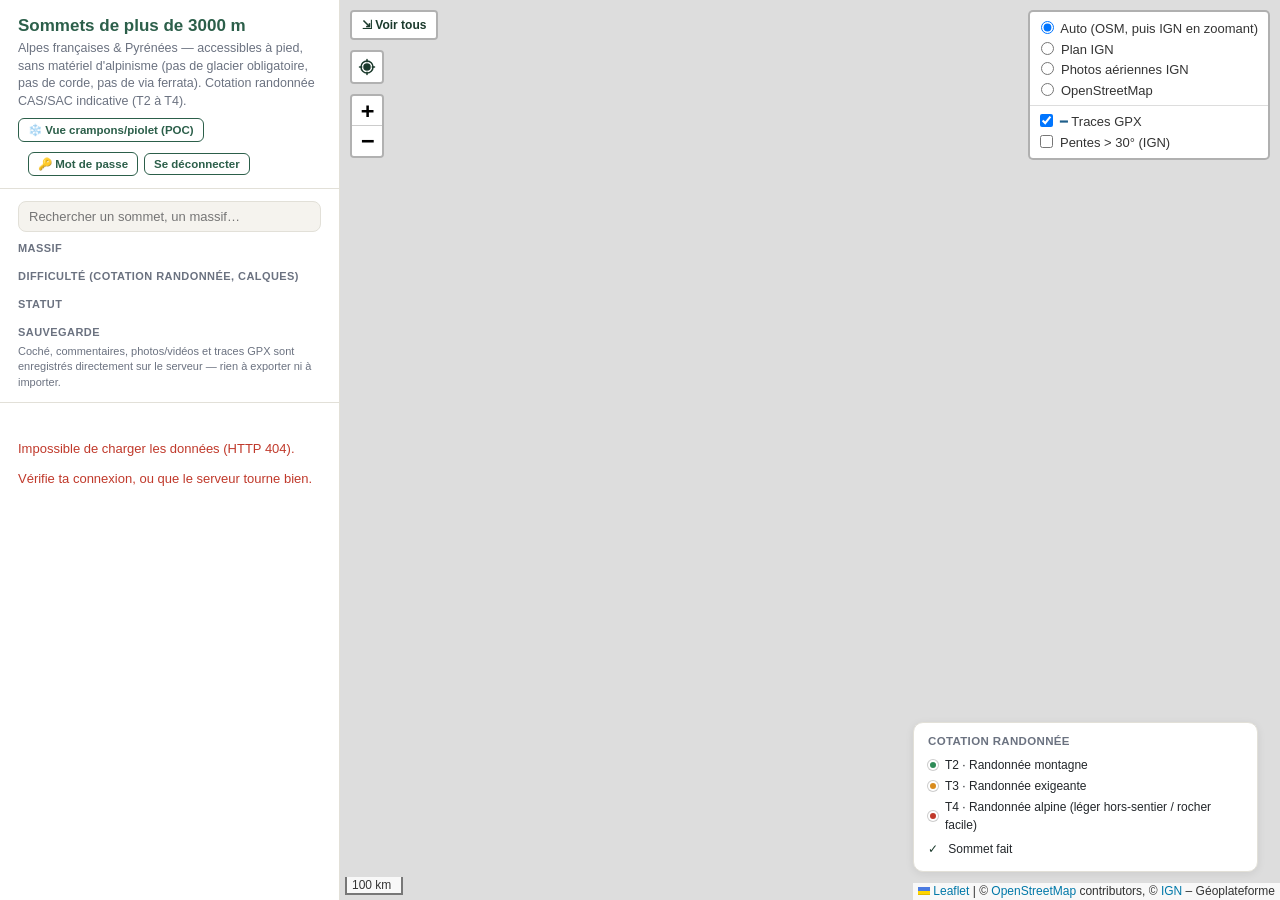
==== commit d392710f: "Comptes utilisateurs : page de connexion, rôles, espaces personnels, administration Serveur - Authen" ====
--- a/static/index.html
+++ b/static/index.html
@@ -22,7 +22,16 @@
       <h1>Sommets de plus de 3000 m</h1>
       <div class="subtitle">Alpes françaises &amp; Pyrénées &mdash; accessibles à pied, sans matériel d'alpinisme (pas de glacier obligatoire, pas de corde, pas de via ferrata). Cotation randonnée CAS/SAC indicative (T2 à T4).</div>
       <button type="button" id="crampon-view-open" class="crampon-view-open-btn">❄️ Vue crampons/piolet (POC)</button>
+      <!-- Compte connecté (js/account.js) -->
+      <div id="account-bar" hidden>
+        <span id="account-name"></span>
+        <button type="button" id="account-password" class="crampon-view-open-btn">🔑 Mot de passe</button>
+        <button type="button" id="admin-open" class="crampon-view-open-btn" hidden>👥 Utilisateurs</button>
+        <button type="button" id="account-logout" class="crampon-view-open-btn">Se déconnecter</button>
+      </div>
     </header>
+    <!-- Admin consultant l'espace d'un autre utilisateur -->
+    <div id="space-banner" hidden>👁 Espace de <strong id="space-banner-name"></strong> — lecture seule · <a href="/">Revenir à mon espace</a></div>
     <div id="controls">
       <input id="search" type="text" placeholder="Rechercher un sommet, un massif…" />
       <div class="filter-group">
@@ -33,11 +42,11 @@
         <div class="label">Difficulté (cotation randonnée, calques)</div>
         <div class="chips" id="diff-chips"></div>
       </div>
-      <div class="filter-group">
+      <div class="filter-group personal-only">
         <div class="label">Statut</div>
         <div class="chips" id="status-chips"></div>
       </div>
-      <div class="filter-group">
+      <div class="filter-group personal-only">
         <div class="label">Sauvegarde</div>
         <div style="font-size:11px;color:var(--muted);line-height:1.4;">Coché, commentaires, photos/vidéos et traces GPX sont enregistrés directement sur le serveur — rien à exporter ni à importer.</div>
       </div>
@@ -70,6 +79,50 @@
      glace, pas de corde) hors de leur fenêtre "randonnée normale", avec le grade alpin quand
      il a pu être confirmé sur camptocamp.org. Données : champ "crampon" des sommets concernés
      dans static/mountains.json. -->
+<!-- Changement de son propre mot de passe (js/account.js) -->
+<div id="password-dialog" class="modal" hidden>
+  <form id="password-form" class="modal-box">
+    <h2>Changer mon mot de passe</h2>
+    <label>Mot de passe actuel<input type="password" id="pw-current" autocomplete="current-password" required></label>
+    <label>Nouveau mot de passe (10 caractères minimum)<input type="password" id="pw-new" autocomplete="new-password" minlength="10" required></label>
+    <label>Confirmation<input type="password" id="pw-confirm" autocomplete="new-password" minlength="10" required></label>
+    <div class="modal-status" id="pw-status"></div>
+    <div class="modal-actions">
+      <button type="button" id="pw-cancel" class="btn-secondary">Annuler</button>
+      <button type="submit" class="btn-primary">Enregistrer</button>
+    </div>
+  </form>
+</div>
+
+<!-- Gestion des utilisateurs, administrateurs uniquement (js/admin.js) -->
+<div id="admin-view" hidden>
+  <div id="admin-view-header">
+    <h2>Utilisateurs</h2>
+    <button type="button" id="admin-view-close" aria-label="Fermer">&#10005;</button>
+  </div>
+  <div id="admin-view-body">
+    <form id="admin-create" class="admin-card">
+      <h3>Ajouter un utilisateur</h3>
+      <div class="admin-create-fields">
+        <label>Identifiant<input id="new-username" autocomplete="off" pattern="[a-z0-9][a-z0-9_\-]{1,31}" title="2 à 32 caractères : minuscules, chiffres, - ou _" required></label>
+        <label>Mot de passe provisoire<span class="admin-pw-row"><input id="new-password" autocomplete="new-password" minlength="10" required><button type="button" id="new-password-generate" class="btn-secondary" title="Générer un mot de passe">🎲</button></span></label>
+        <label>Rôle<select id="new-role">
+          <option value="member" selected>Membre — son propre espace</option>
+          <option value="guest">Invité — catalogue seul</option>
+          <option value="admin">Administrateur</option>
+        </select></label>
+      </div>
+      <div class="modal-status" id="admin-create-status"></div>
+      <button type="submit" class="btn-primary">Créer le compte</button>
+    </form>
+    <div class="admin-card">
+      <h3>Comptes</h3>
+      <div class="modal-status" id="admin-list-status"></div>
+      <div id="admin-users"></div>
+    </div>
+  </div>
+</div>
+
 <div id="crampon-view" hidden>
   <div id="crampon-view-header">
     <h2>Sommets accessibles crampons + piolet (hors saison normale)</h2>
--- a/static/style.css
+++ b/static/style.css
@@ -637,3 +637,83 @@
     border-top: 1px solid var(--border);
   }
 }
+
+/* ---- Comptes : bandeau utilisateur, espace consulté, rôles (js/account.js, js/admin.js) ---- */
+#account-bar { margin-top: 10px; display: flex; flex-wrap: wrap; align-items: center; gap: 6px; }
+#account-bar button { margin-top: 0; }
+#account-name { font-size: 12px; font-weight: 600; color: var(--text); margin-right: 4px; }
+#space-banner {
+  padding: 8px 18px;
+  background: #fff4d6;
+  border-bottom: 1px solid #e8d49a;
+  font-size: 12.5px;
+  color: #6b5210;
+}
+#space-banner a { color: var(--accent); font-weight: 600; }
+/* Invité (pas d'espace personnel) : rien de ce qu'un utilisateur ajoute n'est affiché. */
+body.no-space .personal-only,
+body.no-space .done-check,
+body.no-space .pop-done-row,
+body.no-space .pop-comment-row,
+body.no-space .photos-row,
+body.no-space .gpx-row { display: none !important; }
+/* Lecture seule (admin consultant l'espace d'un autre) : pas de boutons de modification. */
+body.readonly .photos-add,
+body.readonly .photo-del,
+body.readonly .gpx-import,
+body.readonly .gpx-replace,
+body.readonly .gpx-delete { display: none !important; }
+body.readonly .done-check:disabled, body.readonly .pop-done-checkbox:disabled { cursor: not-allowed; }
+
+/* Boutons génériques */
+.btn-primary, .btn-secondary, .btn-danger {
+  font: inherit; font-size: 13px; font-weight: 600; border-radius: 6px; padding: 8px 12px; cursor: pointer;
+}
+.btn-primary { background: var(--accent); color: #fff; border: 1px solid var(--accent); }
+.btn-primary:disabled { opacity: .6; cursor: default; }
+.btn-secondary { background: var(--panel); color: var(--accent); border: 1px solid var(--border); }
+.btn-danger { background: var(--panel); color: #b3261e; border: 1px solid #e3b4b0; }
+.modal-status { font-size: 12.5px; color: #b3261e; min-height: 1em; }
+.modal-status.ok { color: #1e6b3a; }
+
+/* Fenêtre « changer mon mot de passe » */
+.modal { position: fixed; inset: 0; z-index: 7000; background: rgba(0,0,0,.45); display: flex; align-items: center; justify-content: center; padding: 16px; }
+.modal[hidden] { display: none; }
+.modal-box { background: var(--panel); border-radius: 10px; padding: 20px; width: 100%; max-width: 380px; display: flex; flex-direction: column; gap: 12px; box-shadow: 0 10px 30px rgba(0,0,0,.25); }
+.modal-box h2 { margin: 0; font-size: 17px; }
+.modal-box label, .admin-card label, .login-box label { display: flex; flex-direction: column; gap: 4px; font-size: 12.5px; font-weight: 600; color: var(--text); }
+.modal-box input, .admin-card input, .admin-card select, .login-box input {
+  font: inherit; font-size: 15px; font-weight: 400; padding: 8px 10px; border: 1px solid var(--border); border-radius: 6px; background: #fff;
+}
+.modal-actions { display: flex; justify-content: flex-end; gap: 8px; }
+
+/* Vue « Utilisateurs » (admin) : même principe que la vue crampons */
+#admin-view { position: fixed; inset: 0; z-index: 6000; background: var(--bg); display: flex; flex-direction: column; overflow: hidden; }
+#admin-view[hidden] { display: none; }
+#admin-view-header { display: flex; align-items: center; justify-content: space-between; padding: 14px 20px; background: #1b3a2c; color: #fff; }
+#admin-view-header h2 { margin: 0; font-size: 16px; }
+#admin-view-close { background: none; border: none; color: #fff; font-size: 18px; cursor: pointer; padding: 4px 8px; border-radius: 6px; }
+#admin-view-close:hover { background: rgba(255,255,255,.15); }
+#admin-view-body { padding: 18px 22px; overflow-y: auto; flex: 1; max-width: 900px; margin: 0 auto; width: 100%; box-sizing: border-box; display: flex; flex-direction: column; gap: 16px; }
+.admin-card { background: var(--panel); border: 1px solid var(--border); border-radius: 10px; padding: 16px; display: flex; flex-direction: column; gap: 12px; }
+.admin-card h3 { margin: 0; font-size: 14px; }
+.admin-create-fields { display: grid; grid-template-columns: repeat(auto-fit, minmax(200px, 1fr)); gap: 12px; }
+.admin-pw-row { display: flex; gap: 6px; }
+.admin-pw-row input { flex: 1; min-width: 0; }
+.admin-user { display: grid; grid-template-columns: 1fr auto; gap: 8px 12px; padding: 12px 0; border-top: 1px solid var(--border); align-items: center; }
+.admin-user:first-child { border-top: none; }
+.admin-user-name { font-weight: 700; font-size: 14px; }
+.admin-me { font-weight: 400; color: var(--muted); font-size: 12px; }
+.admin-user-stats { font-weight: 400; font-size: 12px; color: var(--muted); margin-top: 2px; }
+.admin-actions { grid-column: 1 / -1; display: flex; flex-wrap: wrap; gap: 6px; }
+.admin-actions button { padding: 6px 10px; font-size: 12px; }
+
+/* Page de connexion (static/login.html) */
+#login-page { display: flex; align-items: center; justify-content: center; min-height: 100vh; padding: 16px; box-sizing: border-box; }
+.login-box { width: 100%; max-width: 360px; background: var(--panel); border: 1px solid var(--border); border-radius: 12px; padding: 28px 24px; box-shadow: 0 6px 24px rgba(0,0,0,.08); text-align: center; }
+.login-logo { border-radius: 20px; }
+.login-box h1 { font-size: 20px; margin: 12px 0 4px; color: #1b3a2c; }
+.login-subtitle { font-size: 13px; color: var(--muted); margin: 0 0 20px; }
+#login-form { display: flex; flex-direction: column; gap: 14px; text-align: left; }
+#login-form .btn-primary { padding: 11px; font-size: 15px; }
+.login-help { font-size: 12px; color: var(--muted); margin: 16px 0 0; }
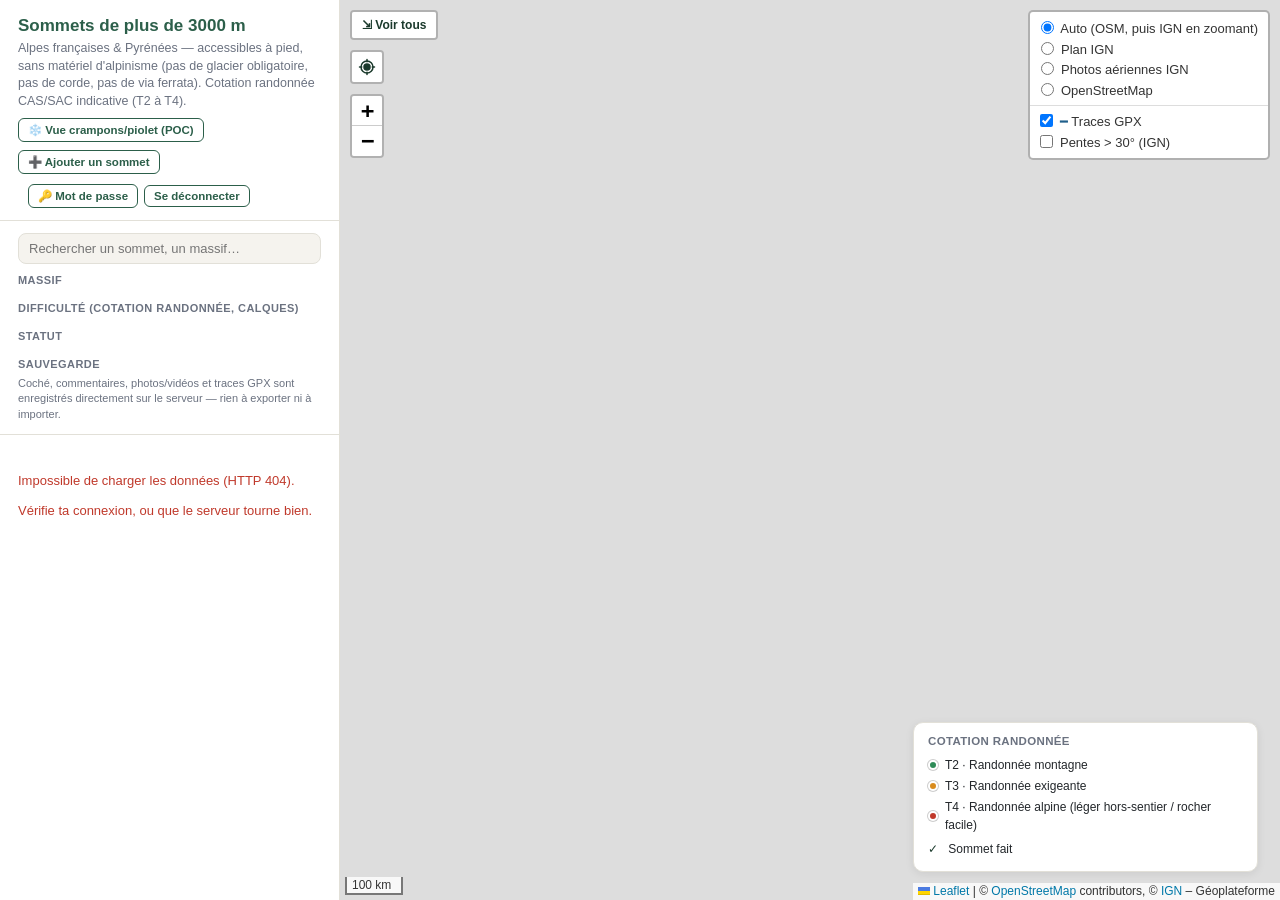
==== commit f676a8d7: "can add summit" ====
--- a/static/index.html
+++ b/static/index.html
@@ -16,12 +16,15 @@
 <link rel="stylesheet" href="style.css">
 </head>
 <body>
+<!-- Espace de stockage plein ou presque (js/storage.js) -->
+<div id="storage-banner" role="alert" hidden></div>
 <div id="app">
   <div id="sidebar">
     <header>
       <h1>Sommets de plus de 3000 m</h1>
       <div class="subtitle">Alpes françaises &amp; Pyrénées &mdash; accessibles à pied, sans matériel d'alpinisme (pas de glacier obligatoire, pas de corde, pas de via ferrata). Cotation randonnée CAS/SAC indicative (T2 à T4).</div>
       <button type="button" id="crampon-view-open" class="crampon-view-open-btn">❄️ Vue crampons/piolet (POC)</button>
+      <button type="button" id="custom-peak-open" class="crampon-view-open-btn personal-only editable-only">➕ Ajouter un sommet</button>
       <!-- Compte connecté (js/account.js) -->
       <div id="account-bar" hidden>
         <span id="account-name"></span>
@@ -62,6 +65,15 @@
       </div>
       <div id="peak-panel-body"></div>
     </div>
+    <!-- Placement d'un sommet ajouté à la main (js/custom-peak.js) -->
+    <div id="placement-bar" hidden>
+      <div>Placez « <strong id="placement-name"></strong> » : faites glisser le marqueur (ou cliquez sur la carte) puis validez.</div>
+      <div class="modal-status" id="placement-status"></div>
+      <div class="modal-actions">
+        <button type="button" id="placement-cancel" class="btn-secondary">Annuler</button>
+        <button type="button" id="placement-confirm" class="btn-primary">Valider l'emplacement</button>
+      </div>
+    </div>
   </div>
   <button type="button" id="mobile-list-toggle">📋 Liste</button>
 </div>
@@ -90,6 +102,37 @@
     <div class="modal-actions">
       <button type="button" id="pw-cancel" class="btn-secondary">Annuler</button>
       <button type="submit" class="btn-primary">Enregistrer</button>
+    </div>
+  </form>
+</div>
+
+<!-- Ajout manuel d'un sommet, visible uniquement dans son propre espace (js/custom-peak.js) -->
+<div id="custom-peak-dialog" class="modal" hidden>
+  <form id="custom-peak-form" class="modal-box">
+    <h2 id="custom-peak-title">Ajouter un sommet</h2>
+    <p class="modal-hint">Visible uniquement dans votre espace.</p>
+    <label>Nom<input id="cp-name" maxlength="100" required></label>
+    <label>Altitude (m)<input id="cp-altitude" type="number" min="0" max="9000" step="1" required></label>
+    <label>Difficulté<select id="cp-difficulty" required>
+      <option value="T2">T2 · Randonnée montagne</option>
+      <option value="T3" selected>T3 · Randonnée exigeante</option>
+      <option value="T4">T4 · Randonnée alpine</option>
+    </select></label>
+    <label>Région<select id="cp-region" required>
+      <option value="Alpes">Alpes</option>
+      <option value="Pyrénées">Pyrénées</option>
+    </select></label>
+    <label>Massif (facultatif)<input id="cp-massif" maxlength="100"></label>
+    <div class="cp-coords">
+      <label>Latitude (facultatif)<input id="cp-lat" type="number" min="-90" max="90" step="any" placeholder="45.1234"></label>
+      <label>Longitude (facultatif)<input id="cp-lon" type="number" min="-180" max="180" step="any" placeholder="6.1234"></label>
+    </div>
+    <label>Commentaires (facultatif)<textarea id="cp-notes" maxlength="5000" rows="3"></textarea></label>
+    <label>Liens externes (facultatif, un par ligne)<textarea id="cp-links" rows="2" placeholder="https://www.camptocamp.org/…"></textarea></label>
+    <div class="modal-status" id="cp-status"></div>
+    <div class="modal-actions">
+      <button type="button" id="cp-cancel" class="btn-secondary">Annuler</button>
+      <button type="submit" class="btn-primary">Placer sur la carte</button>
     </div>
   </form>
 </div>
--- a/static/style.css
+++ b/static/style.css
@@ -650,6 +650,13 @@
   color: #6b5210;
 }
 #space-banner a { color: var(--accent); font-weight: 600; }
+/* Quota (js/storage.js) : la page devient une colonne bandeau + appli, la carte garde le reste. */
+#storage-banner {
+  padding: 10px 18px; background: #b3261e; color: #fff; font-size: 13.5px; font-weight: 600; line-height: 1.4;
+}
+#storage-banner[hidden] { display: none; }
+body.has-storage-banner { display: flex; flex-direction: column; }
+body.has-storage-banner #app { flex: 1; min-height: 0; height: auto; }
 /* Invité (pas d'espace personnel) : rien de ce qu'un utilisateur ajoute n'est affiché. */
 body.no-space .personal-only,
 body.no-space .done-check,
@@ -658,6 +665,7 @@
 body.no-space .photos-row,
 body.no-space .gpx-row { display: none !important; }
 /* Lecture seule (admin consultant l'espace d'un autre) : pas de boutons de modification. */
+body.readonly .editable-only,
 body.readonly .photos-add,
 body.readonly .photo-del,
 body.readonly .gpx-import,
@@ -686,6 +694,34 @@
   font: inherit; font-size: 15px; font-weight: 400; padding: 8px 10px; border: 1px solid var(--border); border-radius: 6px; background: #fff;
 }
 .modal-actions { display: flex; justify-content: flex-end; gap: 8px; }
+
+/* Ajout manuel d'un sommet (js/custom-peak.js) */
+#custom-peak-dialog .modal-box { max-height: calc(100vh - 32px); overflow-y: auto; box-sizing: border-box; }
+.modal-box select, .modal-box textarea {
+  font: inherit; font-size: 15px; font-weight: 400; padding: 8px 10px; border: 1px solid var(--border); border-radius: 6px; background: #fff; resize: vertical;
+}
+.modal-hint { margin: -6px 0 0; font-size: 12px; color: var(--muted); }
+.cp-coords { display: grid; grid-template-columns: 1fr 1fr; gap: 8px; }
+.cp-coords input { min-width: 0; }
+#placement-bar {
+  position: absolute; z-index: 1100; left: 50%; top: 12px; transform: translateX(-50%);
+  width: min(400px, calc(100% - 24px)); box-sizing: border-box;
+  background: var(--panel); border-radius: 10px; padding: 12px 14px; box-shadow: 0 6px 20px rgba(0,0,0,.3);
+  display: flex; flex-direction: column; gap: 8px; font-size: 13px;
+}
+#placement-bar[hidden] { display: none; }
+.placing-icon { position: relative; width: 72px; height: 72px; cursor: move; }
+.placing-peak { position: absolute; left: 20px; top: 20px; width: 32px; height: 32px; filter: drop-shadow(0 1px 3px rgba(0,0,0,.5)); }
+.placing-arrow { position: absolute; font-size: 13px; line-height: 1; color: #1b3a2c; text-shadow: 0 0 3px #fff, 0 0 3px #fff; animation: placing-pulse 1.2s ease-in-out infinite; }
+.placing-arrow.up { top: 2px; left: 30px; --dx: 0; --dy: -3px; }
+.placing-arrow.down { bottom: 2px; left: 30px; --dx: 0; --dy: 3px; }
+.placing-arrow.left { left: 2px; top: 29px; --dx: -3px; --dy: 0; }
+.placing-arrow.right { right: 2px; top: 29px; --dx: 3px; --dy: 0; }
+@keyframes placing-pulse { 50% { transform: translate(var(--dx), var(--dy)); } }
+#peak-panel-body .pop-links { margin: 6px 0 0; padding-left: 18px; font-size: 12px; word-break: break-all; }
+#peak-panel-body .pop-custom-tag { font-size: 10px; font-weight: 600; color: #fff; background: #6b5210; border-radius: 4px; padding: 1px 5px; vertical-align: middle; }
+#peak-panel-body .pop-custom-actions { margin-top: 10px; display: flex; gap: 8px; }
+#peak-panel-body .pop-custom-actions button { flex: 1; }
 
 /* Vue « Utilisateurs » (admin) : même principe que la vue crampons */
 #admin-view { position: fixed; inset: 0; z-index: 6000; background: var(--bg); display: flex; flex-direction: column; overflow: hidden; }
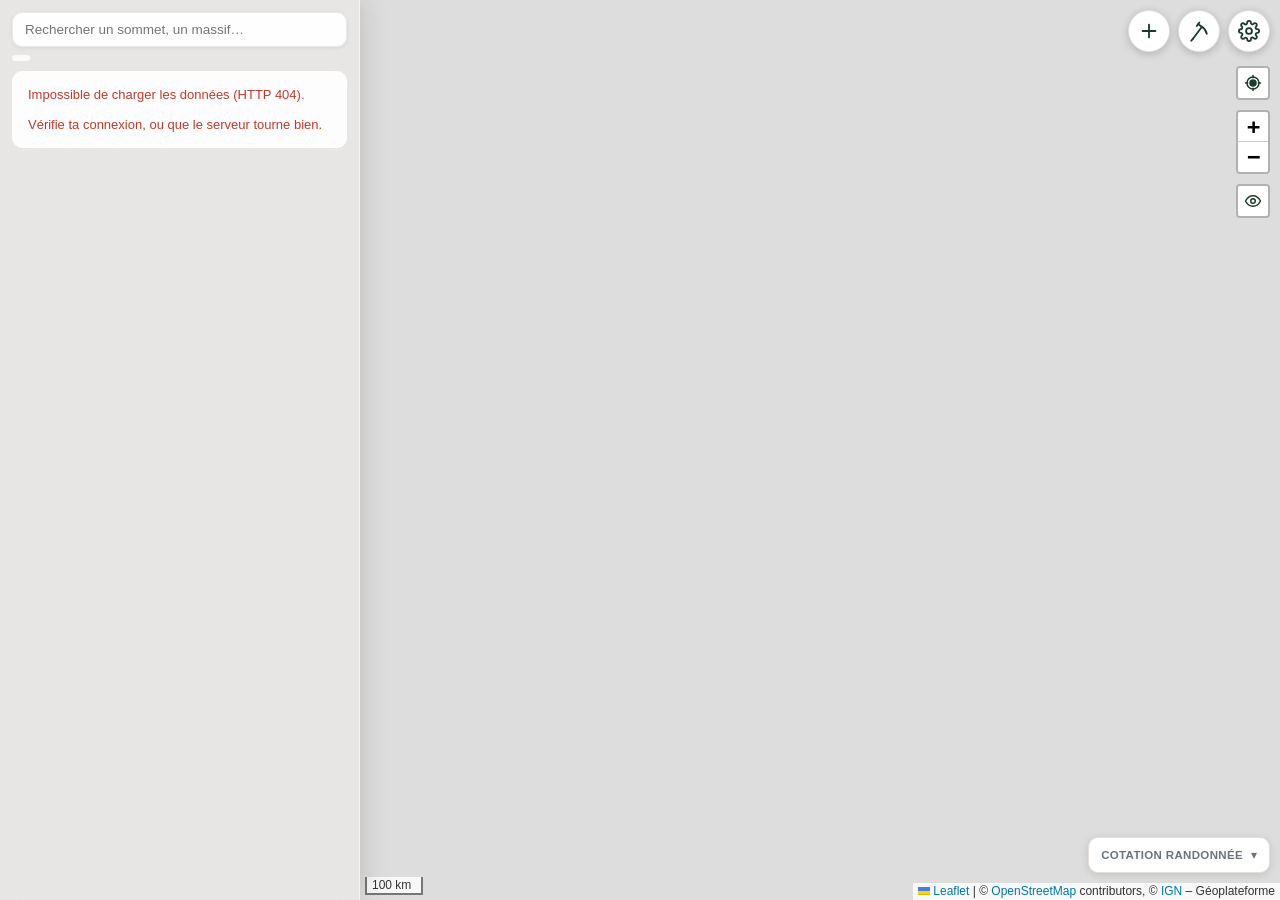
==== commit dd067fb1: "Nouvelle interface : liste en verre dépoli, barre d'outils, panneau Paramètres - Liste des sommets s" ====
--- a/static/index.html
+++ b/static/index.html
@@ -19,45 +19,31 @@
 <!-- Espace de stockage plein ou presque (js/storage.js) -->
 <div id="storage-banner" role="alert" hidden></div>
 <div id="app">
+  <!-- Liste des sommets : panneau en verre dépoli sur toute la hauteur, à gauche, par-dessus la
+       carte (visible en transparence entre les fiches). Filtres et compte : panneau ⚙. -->
   <div id="sidebar">
-    <header>
-      <h1>Sommets de plus de 3000 m</h1>
-      <div class="subtitle">Alpes françaises &amp; Pyrénées &mdash; accessibles à pied, sans matériel d'alpinisme (pas de glacier obligatoire, pas de corde, pas de via ferrata). Cotation randonnée CAS/SAC indicative (T2 à T4).</div>
-      <button type="button" id="crampon-view-open" class="crampon-view-open-btn">❄️ Vue crampons/piolet (POC)</button>
-      <button type="button" id="custom-peak-open" class="crampon-view-open-btn personal-only editable-only">➕ Ajouter un sommet</button>
-      <!-- Compte connecté (js/account.js) -->
-      <div id="account-bar" hidden>
-        <span id="account-name"></span>
-        <button type="button" id="account-password" class="crampon-view-open-btn">🔑 Mot de passe</button>
-        <button type="button" id="admin-open" class="crampon-view-open-btn" hidden>👥 Utilisateurs</button>
-        <button type="button" id="account-logout" class="crampon-view-open-btn">Se déconnecter</button>
-      </div>
-    </header>
     <!-- Admin consultant l'espace d'un autre utilisateur -->
     <div id="space-banner" hidden>👁 Espace de <strong id="space-banner-name"></strong> — lecture seule · <a href="/">Revenir à mon espace</a></div>
-    <div id="controls">
-      <input id="search" type="text" placeholder="Rechercher un sommet, un massif…" />
-      <div class="filter-group">
-        <div class="label">Massif</div>
-        <div class="chips" id="region-chips"></div>
-      </div>
-      <div class="filter-group">
-        <div class="label">Difficulté (cotation randonnée, calques)</div>
-        <div class="chips" id="diff-chips"></div>
-      </div>
-      <div class="filter-group personal-only">
-        <div class="label">Statut</div>
-        <div class="chips" id="status-chips"></div>
-      </div>
-      <div class="filter-group personal-only">
-        <div class="label">Sauvegarde</div>
-        <div style="font-size:11px;color:var(--muted);line-height:1.4;">Coché, commentaires, photos/vidéos et traces GPX sont enregistrés directement sur le serveur — rien à exporter ni à importer.</div>
-      </div>
-    </div>
-    <div id="count"></div>
+    <div id="sidebar-top">
+      <input id="search" type="search" placeholder="Rechercher un sommet, un massif…" aria-label="Rechercher un sommet ou un massif" />
+      <div id="count"></div>
+    </div>
     <div id="list"><div id="loading">Chargement de mountains.json…</div></div>
   </div>
   <div id="map">
+    <!-- Barre d'outils en haut à droite : ajouter un sommet, vue crampons + piolet, paramètres -->
+    <div id="map-toolbar">
+      <button type="button" id="custom-peak-open" class="tool-btn personal-only editable-only" title="Ajouter un sommet" aria-label="Ajouter un sommet">
+        <svg viewBox="0 0 24 24" aria-hidden="true"><path d="M12 5v14M5 12h14" /></svg>
+      </button>
+      <button type="button" id="crampon-view-open" class="tool-btn" title="Sommets accessibles crampons + piolet" aria-label="Vue crampons + piolet">
+        <!-- piolet : manche en diagonale avec sa pointe, tête (pic recourbé d'un côté, panne de l'autre) -->
+        <svg viewBox="0 0 24 24" aria-hidden="true"><path d="M5 21 15.2 7.4" /><path d="M11 4.6 15.2 7.4Q19.4 10.2 20.5 15" /><path d="M9.6 6.5 12.4 2.8" /><path d="m3.6 22.6 1.4-1.6" /></svg>
+      </button>
+      <button type="button" id="settings-open" class="tool-btn" title="Paramètres" aria-label="Paramètres" aria-expanded="false" aria-controls="settings-panel">
+        <svg viewBox="0 0 24 24" aria-hidden="true"><circle cx="12" cy="12" r="3.2" /><path d="M19.4 15a1.7 1.7 0 0 0 .3 1.8l.1.1a2 2 0 1 1-2.8 2.8l-.1-.1a1.7 1.7 0 0 0-1.8-.3 1.7 1.7 0 0 0-1 1.5V21a2 2 0 1 1-4 0v-.1a1.7 1.7 0 0 0-1.1-1.5 1.7 1.7 0 0 0-1.8.3l-.1.1a2 2 0 1 1-2.8-2.8l.1-.1a1.7 1.7 0 0 0 .3-1.8 1.7 1.7 0 0 0-1.5-1H3a2 2 0 1 1 0-4h.1a1.7 1.7 0 0 0 1.5-1.1 1.7 1.7 0 0 0-.3-1.8l-.1-.1a2 2 0 1 1 2.8-2.8l.1.1a1.7 1.7 0 0 0 1.8.3H9a1.7 1.7 0 0 0 1-1.5V3a2 2 0 1 1 4 0v.1a1.7 1.7 0 0 0 1 1.5 1.7 1.7 0 0 0 1.8-.3l.1-.1a2 2 0 1 1 2.8 2.8l-.1.1a1.7 1.7 0 0 0-.3 1.8V9a1.7 1.7 0 0 0 1.5 1H21a2 2 0 1 1 0 4h-.1a1.7 1.7 0 0 0-1.5 1z" /></svg>
+      </button>
+    </div>
     <div id="peak-panel" hidden>
       <div id="peak-panel-header">
         <span id="peak-panel-drag-hint">&#10021; Déplacer</span>
@@ -75,7 +61,7 @@
       </div>
     </div>
   </div>
-  <button type="button" id="mobile-list-toggle">📋 Liste</button>
+  <button type="button" id="mobile-list-toggle" title="Liste des sommets" aria-label="Liste des sommets">📋</button>
 </div>
 
 <div id="photo-lightbox" hidden>
@@ -91,6 +77,59 @@
      glace, pas de corde) hors de leur fenêtre "randonnée normale", avec le grade alpin quand
      il a pu être confirmé sur camptocamp.org. Données : champ "crampon" des sommets concernés
      dans static/mountains.json. -->
+<!-- Paramètres (bouton ⚙) : compte, filtres d'affichage, carte, présentation -->
+<aside id="settings-panel" hidden aria-labelledby="settings-title">
+  <div id="settings-header">
+    <h2 id="settings-title">Paramètres</h2>
+    <button type="button" id="settings-close" aria-label="Fermer">&#10005;</button>
+  </div>
+  <div id="settings-body">
+    <section class="settings-section">
+      <h3>Compte</h3>
+      <div id="account-bar" hidden>
+        <span id="account-name"></span>
+        <div class="settings-actions">
+          <button type="button" id="account-password" class="btn-secondary">🔑 Mot de passe</button>
+          <button type="button" id="admin-open" class="btn-secondary" hidden>👥 Utilisateurs</button>
+          <button type="button" id="account-logout" class="btn-secondary">Se déconnecter</button>
+        </div>
+      </div>
+    </section>
+    <section class="settings-section">
+      <h3>Sommets affichés</h3>
+      <div class="filter-group">
+        <div class="label">Massif</div>
+        <div class="chips" id="region-chips"></div>
+      </div>
+      <div class="filter-group">
+        <div class="label">Difficulté (cotation randonnée)</div>
+        <div class="chips" id="diff-chips"></div>
+      </div>
+      <div class="filter-group personal-only">
+        <div class="label">Statut</div>
+        <div class="chips" id="status-chips"></div>
+      </div>
+    </section>
+    <section class="settings-section">
+      <h3>Carte</h3>
+      <div class="filter-group">
+        <div class="label">Fond de carte</div>
+        <div id="base-layer-options" class="settings-radios"></div>
+      </div>
+      <div class="filter-group">
+        <div class="label">Calques</div>
+        <label class="settings-check"><input type="checkbox" id="overlay-gpx"> <span class="gpx-swatch"></span> Traces GPX</label>
+        <label class="settings-check"><input type="checkbox" id="overlay-slopes"> Pentes &gt; 30° (IGN)</label>
+      </div>
+    </section>
+    <section class="settings-section settings-about">
+      <h3>À propos</h3>
+      <p><strong>Sommets de plus de 3000 m</strong> — Alpes françaises &amp; Pyrénées, accessibles à pied, sans matériel d'alpinisme (pas de glacier obligatoire, pas de corde, pas de via ferrata). Cotation randonnée CAS/SAC indicative (T2 à T4).</p>
+      <p class="personal-only">Coché, commentaires, photos/vidéos et traces GPX sont enregistrés directement sur le serveur — rien à exporter ni à importer.</p>
+    </section>
+  </div>
+</aside>
+
 <!-- Changement de son propre mot de passe (js/account.js) -->
 <div id="password-dialog" class="modal" hidden>
   <form id="password-form" class="modal-box">
--- a/static/style.css
+++ b/static/style.css
@@ -1,4 +1,5 @@
 :root {
+  --sidebar-w: 360px;
   --bg: #f5f3ee;
   --panel: #ffffff;
   --text: #23272b;
@@ -11,31 +12,27 @@
 }
 * { box-sizing: border-box; }
 html, body { height: 100%; margin: 0; font-family: -apple-system, BlinkMacSystemFont, "Segoe UI", Roboto, Helvetica, Arial, sans-serif; color: var(--text); background: var(--bg); }
-#app { display: flex; height: 100vh; width: 100vw; }
+/* Carte en plein écran ; la liste (#sidebar) flotte par-dessus, à gauche, sur toute la hauteur,
+   en verre dépoli : la carte se devine (floutée) derrière et entre les fiches des sommets. */
+#app { position: relative; height: 100vh; width: 100vw; overflow: hidden; }
 
 #sidebar {
-  width: 340px;
-  min-width: 340px;
-  background: var(--panel);
-  border-right: 1px solid var(--border);
+  position: absolute;
+  top: 0;
+  left: 0;
+  bottom: 0;
+  width: var(--sidebar-w);
+  z-index: 1001; /* au-dessus des volets de la carte Leaflet */
   display: flex;
   flex-direction: column;
   overflow: hidden;
-}
-#sidebar header {
-  padding: 16px 18px 12px;
-  border-bottom: 1px solid var(--border);
-}
-#sidebar h1 {
-  font-size: 17px;
-  margin: 0 0 4px;
-  color: var(--accent);
-}
-#sidebar .subtitle {
-  font-size: 12.5px;
-  color: var(--muted);
-  line-height: 1.4;
-}
+  background: rgba(245, 243, 238, 0.42);
+  -webkit-backdrop-filter: blur(14px) saturate(1.2);
+  backdrop-filter: blur(14px) saturate(1.2);
+  border-right: 1px solid rgba(255, 255, 255, 0.55);
+  box-shadow: 4px 0 24px rgba(0, 0, 0, 0.12);
+}
+#sidebar-top { padding: 12px 12px 4px; display: flex; flex-direction: column; gap: 8px; }
 .crampon-view-open-btn {
   margin-top: 8px;
   font-size: 11.5px;
@@ -48,13 +45,6 @@
   cursor: pointer;
 }
 .crampon-view-open-btn:hover { background: var(--accent); color: #fff; }
-#controls {
-  padding: 12px 18px;
-  border-bottom: 1px solid var(--border);
-  display: flex;
-  flex-direction: column;
-  gap: 10px;
-}
 .filter-group { display: flex; flex-direction: column; gap: 6px; }
 .filter-group .label { font-size: 11px; text-transform: uppercase; letter-spacing: .04em; color: var(--muted); font-weight: 600; }
 .chips { display: flex; flex-wrap: wrap; gap: 6px; }
@@ -74,29 +64,39 @@
 .chip .dot { width: 8px; height: 8px; border-radius: 50%; display: inline-block; }
 #search {
   width: 100%;
-  padding: 7px 10px;
-  border-radius: 8px;
-  border: 1px solid var(--border);
-  font-size: 13px;
-  background: var(--bg);
+  padding: 9px 12px;
+  border-radius: 10px;
+  border: 1px solid rgba(0, 0, 0, 0.08);
+  font-size: 13.5px;
+  background: rgba(255, 255, 255, 0.95);
+  box-shadow: 0 1px 4px rgba(0, 0, 0, 0.08);
   color: var(--text);
 }
 #count {
-  font-size: 12px;
-  color: var(--muted);
-  padding: 8px 18px 0;
+  align-self: flex-start;
+  font-size: 11.5px;
+  font-weight: 600;
+  color: #3f4650;
+  background: rgba(255, 255, 255, 0.78);
+  padding: 3px 9px;
+  border-radius: 999px;
 }
 #list {
   flex: 1;
   overflow-y: auto;
-  padding: 6px 0 16px;
-}
+  padding: 6px 12px 16px;
+}
+/* Chaque sommet est une fiche presque opaque (lisible) ; la carte apparaît entre les fiches. */
 .peak-item {
-  padding: 9px 18px;
-  cursor: pointer;
-  border-bottom: 1px solid #f0efe9;
-}
-.peak-item:hover { background: #f2f0e8; }
+  padding: 9px 12px;
+  margin-bottom: 7px;
+  cursor: pointer;
+  background: rgba(255, 255, 255, 0.93);
+  border-radius: 10px;
+  box-shadow: 0 1px 4px rgba(0, 0, 0, 0.1);
+  transition: background .12s, box-shadow .12s;
+}
+.peak-item:hover { background: #fff; box-shadow: 0 2px 10px rgba(0, 0, 0, 0.16); }
 .peak-item .row1 {
   display: flex;
   justify-content: space-between;
@@ -123,7 +123,7 @@
   vertical-align: middle;
   accent-color: var(--accent);
 }
-.peak-item.is-done { background: #f0f6f2; }
+.peak-item.is-done { background: rgba(236, 245, 239, 0.93); }
 .peak-item.is-done .name { color: var(--muted); text-decoration: line-through; }
 .pop-done-row { display: flex; align-items: center; gap: 6px; margin-top: 8px; font-size: 12.5px; }
 .pop-done-row input { width: 15px; height: 15px; cursor: pointer; accent-color: var(--accent); }
@@ -155,7 +155,7 @@
 }
 .pop-comment-toggle:hover { text-decoration: underline; }
 .pop-comment-status { font-size: 10.5px; color: var(--muted); margin-top: 3px; min-height: 13px; }
-#loading { padding: 24px 18px; color: var(--muted); font-size: 13px; }
+#loading { padding: 16px; color: var(--muted); font-size: 13px; background: rgba(255, 255, 255, 0.9); border-radius: 10px; }
 #loading.error { color: #c0392b; }
 
 .cotation-detail-toggle {
@@ -332,7 +332,7 @@
 }
 #photo-lightbox-counter[hidden] { display: none; }
 
-#map { flex: 1; height: 100%; position: relative; }
+#map { position: absolute; inset: 0; }
 
 /* Panneau de détail d'un sommet : flottant au-dessus de la carte, indépendant du
    déplacement de la carte (pas ancré à une position géographique) et déplaçable
@@ -486,17 +486,16 @@
   white-space: nowrap;
 }
 
-/* Bouton "Voir tous" (éclate tous les agglomérats en sommets individuels) — contrôle Leaflet
-   avec du texte, donc plus large que les boutons carrés par défaut (zoom, etc.). */
+/* Bouton « Voir tous / Regrouper » (js/map.js) : icône d'œil ouvert / barré. */
 .separate-all-control a {
-  width: auto !important;
-  height: auto !important;
-  line-height: normal !important;
-  padding: 6px 10px;
-  font-size: 12px;
-  font-weight: 600;
-  white-space: nowrap;
+  display: flex !important;
+  align-items: center;
+  justify-content: center;
   color: #1b3a2c;
+}
+.separate-all-control a.active { color: #1a73e8; }
+.separate-all-control svg {
+  width: 18px; height: 18px; fill: none; stroke: currentColor; stroke-width: 2; stroke-linecap: round; stroke-linejoin: round;
 }
 
 /* Bouton « me localiser » (js/locate.js) : icône cible, bleue quand la localisation est active. */
@@ -518,130 +517,76 @@
   stroke: #1a73e8;
 }
 
+/* Légende : repliée par défaut (« Cotation randonnée ▾ »), dépliée au clic (js/map.js). */
 #legend {
-  position: absolute;
-  bottom: 18px;
-  right: 12px;
   background: var(--panel);
   border: 1px solid var(--border);
   border-radius: 10px;
-  padding: 10px 14px;
   font-size: 12px;
-  box-shadow: 0 2px 8px rgba(0,0,0,.08);
-  z-index: 500;
-}
-.legend-title { font-weight: 700; margin-bottom: 6px; font-size: 11.5px; text-transform: uppercase; letter-spacing: .03em; color: var(--muted); }
+  box-shadow: 0 2px 8px rgba(0,0,0,.12);
+}
+.legend-toggle {
+  display: flex; align-items: center; gap: 8px; width: 100%;
+  background: none; border: none; padding: 8px 12px; cursor: pointer; font: inherit; text-align: left;
+}
+.legend-title { font-weight: 700; font-size: 11.5px; text-transform: uppercase; letter-spacing: .03em; color: var(--muted); }
+.legend-arrow { margin-left: auto; color: var(--muted); font-size: 12px; transition: transform .15s; }
+#legend.open .legend-arrow { transform: rotate(180deg); }
+.legend-body { padding: 0 14px 10px; }
 .legend-row { display: flex; align-items: center; gap: 7px; margin-bottom: 3px; }
 .legend-dot { width: 10px; height: 10px; border-radius: 50%; display: inline-block; border: 2px solid #fff; box-shadow: 0 0 0 1px rgba(0,0,0,.2); }
 
+
+#mobile-list-toggle { display: none; }
+
 @media (max-width: 760px) {
-  /* Contrôle séparé masqué sur mobile : son contenu est fusionné dans le panneau du
-     sélecteur de calques (une seule flèche, voir .legend-in-layers plus bas). */
-  #legend { display: none; }
-}
-
-#mobile-list-toggle { display: none; }
-
-@media (max-width: 760px) {
-  /* Rien que la carte par défaut : la barre latérale (recherche/filtres/liste) reste
-     entièrement masquée tant qu'on n'a pas tapé sur "Liste" (plein écran, option b).
-     Les calques (T2/T3/T4, GPX) restent accessibles indépendamment via le petit bouton
-     flèche en haut à gauche, qui replie/déplie le sélecteur de calques Leaflet natif. */
-  #app { flex-direction: column; }
-  #map { width: 100%; height: 100%; }
+  /* Rien que la carte par défaut : la liste reste masquée tant qu'on n'a pas tapé sur
+     « Liste » (plein écran). Filtres et calques : panneau ⚙. */
 
   #sidebar { display: none; }
   #app.mobile-list-open #sidebar {
     display: flex;
     position: fixed;
     inset: 0;
-    z-index: 950;
+    z-index: 1100;
     width: auto;
-    height: auto;
     border: none;
-    border-radius: 0;
-    background: var(--panel);
+    background: rgba(245, 243, 238, 0.7);
   }
-  #app.mobile-list-open #controls { max-height: 42vh; overflow-y: auto; }
 
   #mobile-list-toggle {
-    display: block;
+    /* Centrage par flexbox (et non par la hauteur de ligne) : indépendant de la police
+       d'emojis du téléphone, dont les métriques varient d'un appareil à l'autre. */
+    display: flex;
+    align-items: center;
+    justify-content: center;
     position: fixed;
     bottom: 18px;
     right: 16px;
-    z-index: 960;
+    z-index: 1150;
     background: var(--accent);
     color: #fff;
     border: none;
-    border-radius: 999px;
-    padding: 10px 18px;
-    font-size: 13px;
-    font-weight: 600;
+    border-radius: 50%;
+    width: 52px;
+    height: 52px;
+    padding: 0;
+    font-size: 22px;
+    line-height: 1;
     box-shadow: 0 3px 12px rgba(0,0,0,.28);
     cursor: pointer;
   }
 
-  /* Sélecteur de calques Leaflet natif (T2/T3/T4 + GPX) : sur mobile il est créé avec
-     collapsed:true (voir startsMobile dans js/config.js) — Leaflet gère alors lui-même le repli/
-     dépli (tap pour ouvrir, tap sur la carte pour refermer ; le survol est désactivé en JS,
-     voir setupMobileLayersPanel). On stylise juste son icône
-     native (par défaut une image de calques) pour afficher une flèche vers le bas. */
-  .leaflet-control-layers-toggle {
-    width: 34px !important;
-    height: 34px !important;
-    background-image: none !important;
-    background: var(--accent);
-    border-radius: 4px;
-    display: flex;
-    align-items: center;
-    justify-content: center;
-  }
   /* Sur mobile, la ligne d'attribution (bas droite) occupe presque toute la largeur : l'échelle
      (bas gauche) est remontée juste au-dessus pour ne pas passer dessous. */
   .leaflet-control-scale {
     margin-bottom: 20px !important;
   }
-  .leaflet-control-layers-toggle::before {
-    content: '▼';
-    color: #fff;
-    font-size: 13px;
-  }
-  .leaflet-control-layers-expanded {
-    position: relative;
-    border-radius: 8px;
-    box-shadow: 0 4px 14px rgba(0,0,0,.2);
-    padding-top: 24px; /* place pour le bouton fermer */
-    max-width: 220px;
-  }
-  /* Bouton "fermer" ajouté en JS (setupMobileLayersPanel) : Leaflet masque son propre bouton
-     flèche une fois le panneau déplié, sans laisser d'autre moyen visible de le refermer que
-     de taper ailleurs sur la carte — on ajoute donc notre propre affordance explicite. */
-  .leaflet-control-layers-close {
-    display: none;
-    position: absolute;
-    top: 4px;
-    right: 6px;
-    background: none;
-    border: none;
-    font-size: 13px;
-    color: var(--muted);
-    cursor: pointer;
-    line-height: 1;
-    padding: 3px;
-  }
-  .leaflet-control-layers-expanded .leaflet-control-layers-close { display: block; }
-  /* Légende fusionnée ici (une seule flèche sur mobile plutôt que deux contrôles séparés). */
-  .legend-in-layers {
-    margin-top: 8px;
-    padding-top: 8px;
-    border-top: 1px solid var(--border);
-  }
 }
 
 /* ---- Comptes : bandeau utilisateur, espace consulté, rôles (js/account.js, js/admin.js) ---- */
-#account-bar { margin-top: 10px; display: flex; flex-wrap: wrap; align-items: center; gap: 6px; }
-#account-bar button { margin-top: 0; }
-#account-name { font-size: 12px; font-weight: 600; color: var(--text); margin-right: 4px; }
+#account-bar { display: flex; flex-direction: column; gap: 10px; }
+#account-name { font-size: 13.5px; font-weight: 600; color: var(--text); }
 #space-banner {
   padding: 8px 18px;
   background: #fff4d6;
@@ -753,3 +698,56 @@
 #login-form { display: flex; flex-direction: column; gap: 14px; text-align: left; }
 #login-form .btn-primary { padding: 11px; font-size: 15px; }
 .login-help { font-size: 12px; color: var(--muted); margin: 16px 0 0; }
+
+/* ---- Barre d'outils en haut à droite (➕ ajouter, ⛏ crampons + piolet, ⚙ paramètres) ---- */
+#map-toolbar { position: absolute; top: 10px; right: 10px; z-index: 1001; display: flex; gap: 8px; }
+.tool-btn {
+  width: 42px; height: 42px; border-radius: 50%;
+  display: flex; align-items: center; justify-content: center;
+  background: #fff; border: 1px solid rgba(0, 0, 0, 0.12); box-shadow: 0 2px 8px rgba(0, 0, 0, 0.2);
+  color: #1b3a2c; cursor: pointer; padding: 0;
+  transition: background .12s, color .12s, transform .12s;
+}
+.tool-btn:hover { background: #eef4f0; }
+.tool-btn:active { transform: scale(.94); }
+.tool-btn.active { background: #1b3a2c; color: #fff; }
+.tool-btn svg { width: 22px; height: 22px; fill: none; stroke: currentColor; stroke-width: 2; stroke-linecap: round; stroke-linejoin: round; }
+.tool-btn[hidden] { display: none; }
+/* Contrôles Leaflet de droite (zoom, localiser, « Voir tous ») : sous la barre d'outils. */
+#map .leaflet-top.leaflet-right { top: 56px; }
+
+@media (min-width: 761px) {
+  /* Contrôles éventuels du côté gauche (échelle) : à droite de la liste, jamais dessous. */
+  #map .leaflet-left { left: var(--sidebar-w); }
+}
+
+/* ---- Panneau ⚙ Paramètres (à droite) ---- */
+#settings-panel {
+  position: fixed; top: 0; right: 0; bottom: 0; width: 340px; max-width: 100vw; z-index: 2000;
+  display: flex; flex-direction: column;
+  background: rgba(255, 255, 255, 0.9);
+  -webkit-backdrop-filter: blur(14px) saturate(1.2);
+  backdrop-filter: blur(14px) saturate(1.2);
+  border-left: 1px solid rgba(0, 0, 0, 0.08);
+  box-shadow: -4px 0 24px rgba(0, 0, 0, 0.15);
+}
+#settings-panel[hidden] { display: none; }
+#settings-header { display: flex; align-items: center; justify-content: space-between; padding: 14px 16px; background: #1b3a2c; color: #fff; }
+#settings-header h2 { margin: 0; font-size: 16px; }
+#settings-close { background: none; border: none; color: #fff; font-size: 18px; cursor: pointer; padding: 4px 8px; border-radius: 6px; }
+#settings-close:hover { background: rgba(255, 255, 255, 0.15); }
+#settings-body { flex: 1; overflow-y: auto; padding: 4px 16px 20px; }
+.settings-section { padding: 14px 0; border-bottom: 1px solid var(--border); display: flex; flex-direction: column; gap: 12px; }
+.settings-section:last-child { border-bottom: none; }
+.settings-section h3 { margin: 0; font-size: 13px; text-transform: uppercase; letter-spacing: .05em; color: #1b3a2c; }
+.settings-actions { display: flex; flex-wrap: wrap; gap: 6px; }
+.settings-actions button { padding: 7px 10px; font-size: 12.5px; }
+.settings-radios { display: flex; flex-direction: column; gap: 6px; }
+.settings-check { display: flex; align-items: center; gap: 8px; font-size: 13px; cursor: pointer; }
+.settings-check input { accent-color: var(--accent); width: 15px; height: 15px; margin: 0; }
+.gpx-swatch { display: inline-block; width: 16px; height: 3px; border-radius: 2px; background: #1f5f8b; }
+.settings-about p { margin: 0; font-size: 12.5px; color: var(--muted); line-height: 1.5; }
+.settings-about strong { color: var(--text); }
+@media (max-width: 760px) {
+  #settings-panel { width: 100vw; border-left: none; }
+}
